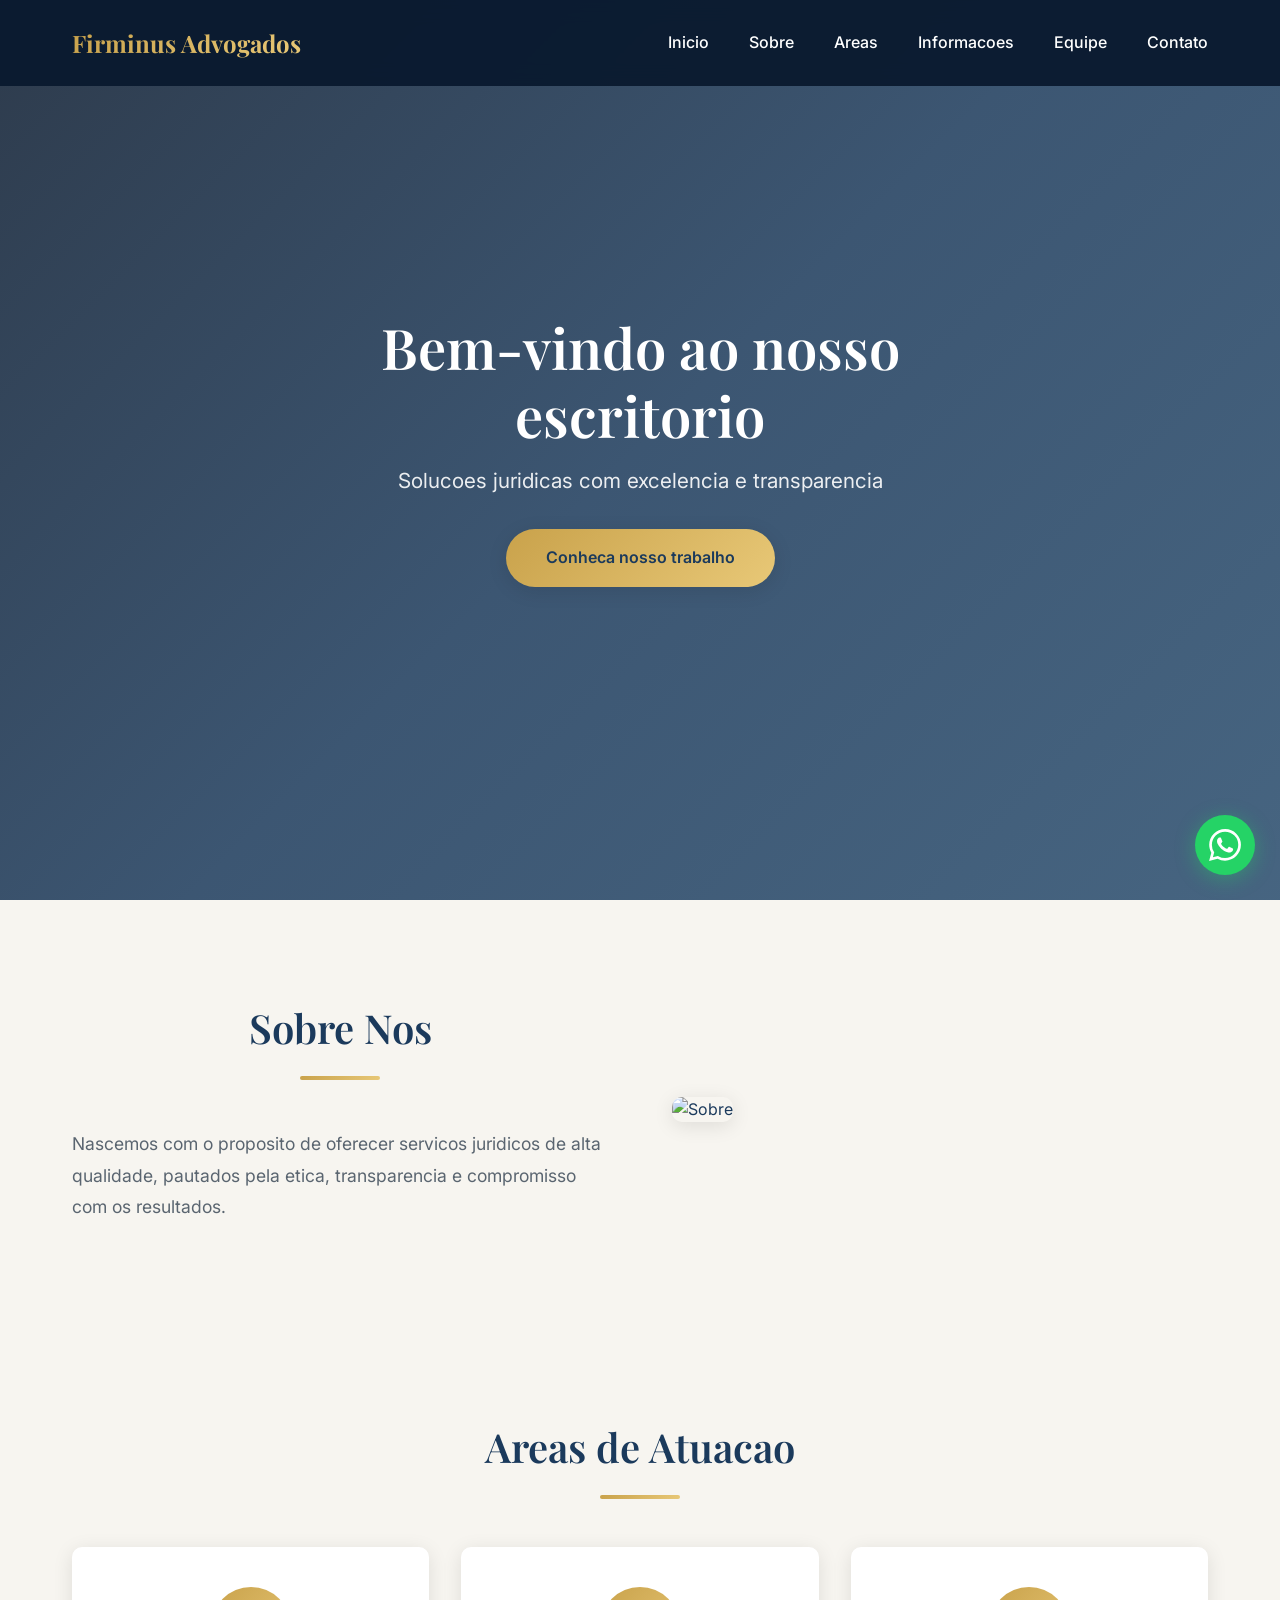
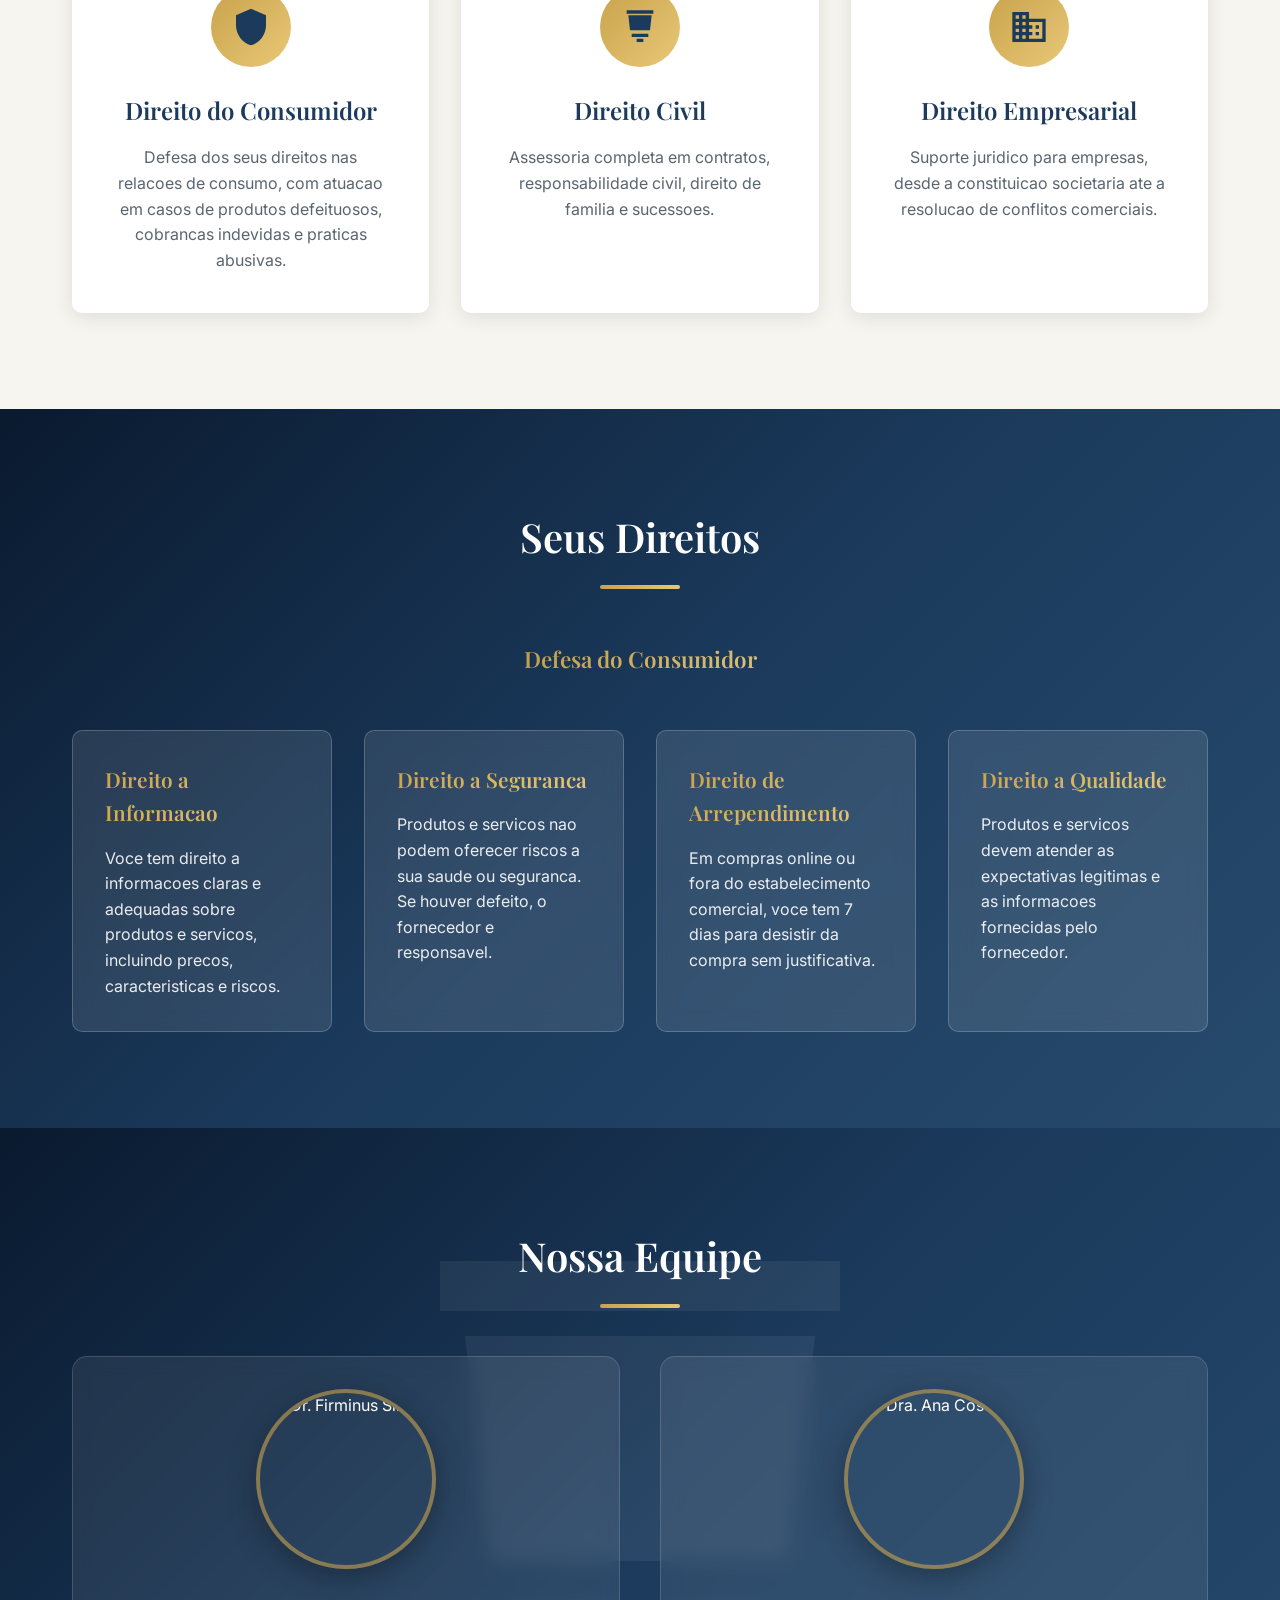
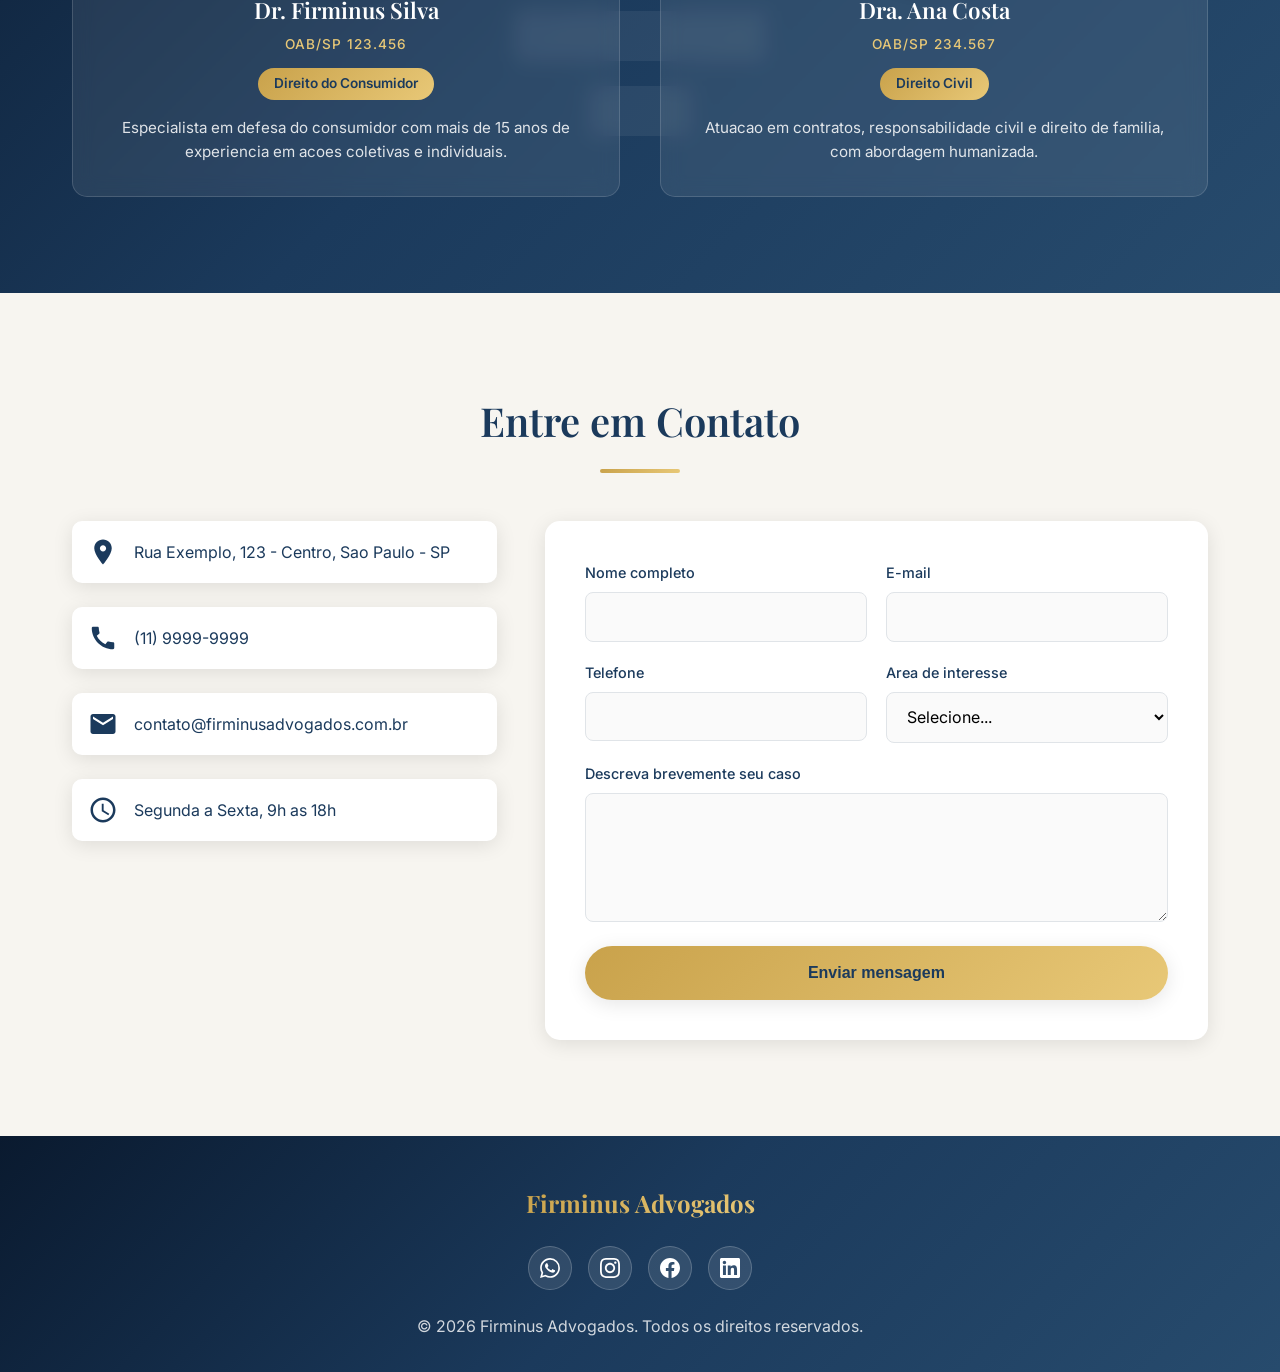
==== index.html @ ba9228ed "Site inicial Firminus Advogados" ====
<!DOCTYPE html>
<html lang="pt-BR">
<head>
    <meta charset="UTF-8">
    <meta name="viewport" content="width=device-width, initial-scale=1.0">
    <title></title>
    <meta name="description" content="">
    <link rel="stylesheet" href="styles.css">
    <link href="https://fonts.googleapis.com/css2?family=Playfair+Display:wght@400;600;700&family=Inter:wght@300;400;500;600&display=swap" rel="stylesheet">
</head>
<body>
    <header class="header"><nav class="nav"><div class="logo"><span class="logo-text" id="logo-topo"></span></div><ul class="nav-menu"><li><a href="#home">Inicio</a></li><li><a href="#sobre">Sobre</a></li><li><a href="#areas">Areas</a></li><li><a href="#informativo">Informacoes</a></li><li><a href="#equipe">Equipe</a></li><li><a href="#contato">Contato</a></li></ul><button class="menu-toggle" aria-label="Menu"><span></span><span></span><span></span></button></nav></header>
    <section id="home" class="hero"><div class="hero-overlay"></div><div class="hero-content"><h1 class="hero-title" id="hero-titulo"></h1><p class="hero-subtitle" id="hero-subtitulo"></p><a href="#sobre" class="btn-primary" id="hero-botao"></a></div></section>
    <section id="sobre" class="section sobre"><div class="container"><div class="sobre-grid"><div class="sobre-text"><h2 class="section-title" id="sobre-titulo"></h2><p class="sobre-descricao" id="sobre-texto"></p></div><div class="sobre-image"><img src="" alt="Sobre" class="sobre-img" id="sobre-img"></div></div></div></section>
    <section id="areas" class="section areas"><div class="container"><h2 class="section-title" id="areas-titulo"></h2><div class="areas-grid" id="areas-grid"></div></div></section>
    <section id="informativo" class="section informativo"><div class="container"><h2 class="section-title" id="informativo-titulo"></h2><p class="informativo-subtitulo" id="informativo-subtitulo"></p><div class="direitos-grid" id="informativo-grid"></div></div></section>
    <section id="equipe" class="section equipe"><div class="balanca-bg"></div><div class="container"><h2 class="section-title" id="equipe-titulo"></h2><p class="equipe-subtitulo" id="equipe-subtitulo"></p><div class="equipe-grid" id="equipe-grid"></div></div></section>
    <section id="contato" class="section contato"><div class="container"><h2 class="section-title" id="contato-titulo"></h2><div class="contato-wrapper"><div class="contato-info"><div class="contato-detalhes" id="contato-detalhes"></div></div><div class="contato-form"><form id="form-contato" class="form-contato"><div class="form-grid"><div class="form-group"><label for="nome">Nome completo</label><input type="text" id="nome" name="nome" required></div><div class="form-group"><label for="email">E-mail</label><input type="email" id="email" name="email" required></div><div class="form-group"><label for="telefone">Telefone</label><input type="tel" id="telefone" name="telefone" required></div><div class="form-group"><label for="assunto">Area de interesse</label><select id="assunto" name="assunto" required><option value="">Selecione...</option></select></div></div><div class="form-group full"><label for="mensagem">Descreva brevemente seu caso</label><textarea id="mensagem" name="mensagem" rows="5" required></textarea></div><button type="submit" class="btn-form" id="btn-enviar">Enviar mensagem</button><div class="form-feedback" id="form-feedback"></div></form></div></div></div></section>
    <footer class="footer"><div class="container"><div class="footer-content"><div class="footer-logo"><span id="logo-rodape"></span></div><div class="redes-sociais" id="redes-sociais"></div><p class="footer-text" id="footer-texto"></p></div></div></footer>
    <a href="#" id="whatsapp-float" class="whatsapp-float" target="_blank" rel="noopener" aria-label="WhatsApp"></a>
    <script src="config.js"></script>
    <script src="script.js"></script>
</body>
</html>
---- styles.css ----
* { margin: 0; padding: 0; box-sizing: border-box; }
:root {
    --gradiente-principal: linear-gradient(135deg, #0A1A2F 0%, #1B3A5C 50%, #274B6D 100%);
    --gradiente-destaque: linear-gradient(135deg, #C9A24B 0%, #E8C877 100%);
    --fundo-claro: #F7F5F0;
    --texto-escuro: #1B3A5C;
    --texto-medio: #5A6570;
    --texto-claro: #FFFFFF;
    --sombra: 0 4px 20px rgba(0,0,0,0.1);
    --transicao: all 0.3s ease;
}
body { font-family: 'Inter', sans-serif; color: var(--texto-escuro); background: var(--fundo-claro); line-height: 1.6; overflow-x: hidden; }
h1, h2, h3 { font-family: 'Playfair Display', serif; font-weight: 600; }
.container { max-width: 1200px; margin: 0 auto; padding: 0 2rem; position: relative; }
.header { position: fixed; top: 0; width: 100%; background: rgba(10,26,47,0.95); backdrop-filter: blur(10px); z-index: 1000; transition: var(--transicao); }
.nav { display: flex; justify-content: space-between; align-items: center; padding: 1.5rem 2rem; max-width: 1200px; margin: 0 auto; }
.logo-text { font-family: 'Playfair Display', serif; font-size: 1.5rem; font-weight: 700; background: var(--gradiente-destaque); -webkit-background-clip: text; background-clip: text; -webkit-text-fill-color: transparent; }
.nav-menu { display: flex; list-style: none; gap: 2.5rem; }
.nav-menu a { color: var(--texto-claro); text-decoration: none; font-weight: 500; transition: var(--transicao); position: relative; }
.nav-menu a::after { content: ''; position: absolute; bottom: -5px; left: 0; width: 0; height: 2px; background: var(--gradiente-destaque); transition: width 0.3s ease; }
.nav-menu a:hover::after { width: 100%; }
.menu-toggle { display: none; flex-direction: column; gap: 5px; background: none; border: none; cursor: pointer; }
.menu-toggle span { width: 25px; height: 3px; background: var(--texto-claro); transition: var(--transicao); }
.hero { height: 100vh; background-size: cover; background-position: center; position: relative; display: flex; align-items: center; justify-content: center; text-align: center; }
.hero-overlay { position: absolute; top: 0; left: 0; width: 100%; height: 100%; background: var(--gradiente-principal); opacity: 0.85; }
.hero-content { position: relative; z-index: 1; color: var(--texto-claro); max-width: 800px; padding: 2rem; animation: fadeInUp 1s ease; }
.hero-title { font-size: 3.5rem; margin-bottom: 1rem; line-height: 1.2; }
.hero-subtitle { font-size: 1.3rem; margin-bottom: 2rem; opacity: 0.9; }
.btn-primary { display: inline-block; padding: 1rem 2.5rem; background: var(--gradiente-destaque); color: var(--texto-escuro); text-decoration: none; border-radius: 50px; font-weight: 600; transition: var(--transicao); box-shadow: var(--sombra); }
.btn-primary:hover { transform: translateY(-3px); box-shadow: 0 6px 30px rgba(201,162,75,0.4); }
.section { padding: 6rem 0; }
.section-title { font-size: 2.5rem; text-align: center; margin-bottom: 3rem; color: var(--texto-escuro); position: relative; }
.section-title::after { content: ''; display: block; width: 80px; height: 4px; background: var(--gradiente-destaque); margin: 1rem auto 0; border-radius: 2px; }
.sobre-grid { display: grid; grid-template-columns: 1fr 1fr; gap: 4rem; align-items: center; }
.sobre-descricao { font-size: 1.1rem; line-height: 1.8; color: var(--texto-medio); }
.sobre-img { width: 100%; border-radius: 10px; box-shadow: var(--sombra); }
.areas-grid { display: grid; grid-template-columns: repeat(auto-fit, minmax(300px, 1fr)); gap: 2rem; }
.area-card { background: white; padding: 2.5rem; border-radius: 10px; box-shadow: var(--sombra); transition: var(--transicao); text-align: center; }
.area-card:hover { transform: translateY(-10px); box-shadow: 0 8px 40px rgba(0,0,0,0.15); }
.area-icon { width: 80px; height: 80px; margin: 0 auto 1.5rem; background: var(--gradiente-destaque); border-radius: 50%; display: flex; align-items: center; justify-content: center; }
.area-icon svg { width: 40px; height: 40px; fill: var(--texto-escuro); }
.area-card h3 { font-size: 1.5rem; margin-bottom: 1rem; color: var(--texto-escuro); }
.area-card p { color: var(--texto-medio); line-height: 1.6; }
.informativo { background: var(--gradiente-principal); color: var(--texto-claro); }
.informativo .section-title { color: var(--texto-claro); }
.informativo-subtitulo { text-align: center; font-size: 1.4rem; margin-bottom: 3rem; opacity: 0.95; min-height: 2em; display: flex; align-items: center; justify-content: center; }
.rotativo-container { position: relative; }
.rotativo-texto { background: var(--gradiente-destaque); -webkit-background-clip: text; background-clip: text; -webkit-text-fill-color: transparent; font-weight: 600; font-family: 'Playfair Display', serif; opacity: 0; transition: opacity 0.6s ease; display: inline-block; }
.rotativo-texto.visivel { opacity: 1; }
.direitos-grid { display: grid; grid-template-columns: repeat(auto-fit, minmax(250px, 1fr)); gap: 2rem; }
.direito-card { background: rgba(255,255,255,0.1); backdrop-filter: blur(10px); padding: 2rem; border-radius: 10px; border: 1px solid rgba(255,255,255,0.2); transition: var(--transicao); }
.direito-card:hover { background: rgba(255,255,255,0.15); transform: translateY(-5px); }
.direito-card h3 { font-size: 1.3rem; margin-bottom: 1rem; background: var(--gradiente-destaque); -webkit-background-clip: text; background-clip: text; -webkit-text-fill-color: transparent; }
.direito-card p { line-height: 1.6; opacity: 0.9; }
.equipe { background: var(--gradiente-principal); color: var(--texto-claro); position: relative; overflow: hidden; }
.equipe .section-title { color: var(--texto-claro); }
.balanca-bg { position: absolute; top: 50%; left: 50%; transform: translate(-50%, -50%); width: 600px; height: 600px; opacity: 0.06; pointer-events: none; z-index: 0; }
.balanca-bg::before { content: ''; position: absolute; inset: 0; background-image: url("data:image/svg+xml;utf8,<svg xmlns='http://www.w3.org/2000/svg' viewBox='0 0 24 24' fill='white'><path d='M4 2h16v2H4zm1 3h14l-1 9H6L5 5zm2 11h10v2H7v-2zm3 3h4v2h-4v-2z'/></svg>"); background-size: contain; background-repeat: no-repeat; background-position: center; }
.equipe-grid { display: grid; grid-template-columns: repeat(auto-fit, minmax(280px, 1fr)); gap: 2.5rem; position: relative; z-index: 1; }
.advogado-card { background: rgba(255,255,255,0.08); backdrop-filter: blur(10px); border: 1px solid rgba(255,255,255,0.15); border-radius: 15px; overflow: hidden; transition: var(--transicao); text-align: center; padding-bottom: 2rem; }
.advogado-card:hover { transform: translateY(-8px); background: rgba(255,255,255,0.12); border-color: rgba(201,162,75,0.4); }
.advogado-foto-wrap { width: 100%; padding: 2rem 2rem 0; display: flex; justify-content: center; }
.advogado-foto { width: 180px; height: 180px; border-radius: 50%; object-fit: cover; border: 4px solid rgba(201,162,75,0.6); box-shadow: 0 8px 30px rgba(0,0,0,0.3); transition: var(--transicao); }
.advogado-card:hover .advogado-foto { border-color: #E8C877; transform: scale(1.03); }
.advogado-info { padding: 1.5rem 2rem 0; }
.advogado-nome { font-size: 1.4rem; margin-bottom: 0.3rem; color: var(--texto-claro); }
.advogado-oab { font-size: 0.85rem; color: #E8C877; letter-spacing: 1px; margin-bottom: 0.8rem; font-weight: 500; }
.advogado-especialidade { display: inline-block; padding: 0.3rem 1rem; background: var(--gradiente-destaque); color: var(--texto-escuro); border-radius: 20px; font-size: 0.85rem; font-weight: 600; margin-bottom: 1rem; }
.advogado-bio { font-size: 0.95rem; line-height: 1.6; opacity: 0.85; }
.contato-wrapper { display: grid; grid-template-columns: 1fr 1.3fr; gap: 3rem; align-items: start; }
.contato-info { position: sticky; top: 100px; }
.contato-detalhes { display: flex; flex-direction: column; gap: 1.5rem; }
.contato-item { display: flex; align-items: center; gap: 1rem; padding: 1rem; background: white; border-radius: 10px; box-shadow: var(--sombra); }
.contato-item svg { width: 30px; height: 30px; fill: var(--texto-escuro); flex-shrink: 0; }
.contato-form { background: white; padding: 2.5rem; border-radius: 15px; box-shadow: var(--sombra); }
.form-grid { display: grid; grid-template-columns: 1fr 1fr; gap: 1.2rem; margin-bottom: 1.2rem; }
.form-group { display: flex; flex-direction: column; }
.form-group.full { margin-bottom: 1.5rem; }
.form-group label { font-size: 0.9rem; font-weight: 500; color: var(--texto-escuro); margin-bottom: 0.5rem; }
.form-group input, .form-group select, .form-group textarea { padding: 0.85rem 1rem; border: 1.5px solid #E0E4E8; border-radius: 8px; font-family: inherit; font-size: 1rem; transition: var(--transicao); background: #FAFAFA; }
.form-group input:focus, .form-group select:focus, .form-group textarea:focus { outline: none; border-color: #C9A24B; background: white; box-shadow: 0 0 0 3px rgba(201,162,75,0.1); }
.form-group textarea { resize: vertical; min-height: 120px; }
.btn-form { width: 100%; padding: 1.1rem; background: var(--gradiente-destaque); color: var(--texto-escuro); border: none; border-radius: 50px; font-size: 1rem; font-weight: 600; cursor: pointer; transition: var(--transicao); box-shadow: var(--sombra); }
.btn-form:hover:not(:disabled) { transform: translateY(-2px); box-shadow: 0 6px 25px rgba(201,162,75,0.4); }
.btn-form:disabled { opacity: 0.7; cursor: not-allowed; }
.form-feedback { margin-top: 1rem; padding: 1rem; border-radius: 8px; text-align: center; font-weight: 500; display: none; }
.form-feedback.sucesso { display: block; background: #E8F5E9; color: #2E7D32; border: 1px solid #A5D6A7; }
.form-feedback.erro { display: block; background: #FFEBEE; color: #C62828; border: 1px solid #EF9A9A; }
.footer { background: var(--gradiente-principal); color: var(--texto-claro); padding: 3rem 0 2rem; text-align: center; }
.footer-content { display: flex; flex-direction: column; align-items: center; gap: 1.5rem; }
.footer-logo span { font-family: 'Playfair Display', serif; font-size: 1.5rem; font-weight: 700; background: var(--gradiente-destaque); -webkit-background-clip: text; background-clip: text; -webkit-text-fill-color: transparent; }
.footer-text { opacity: 0.8; }
.redes-sociais { display: flex; gap: 1rem; justify-content: center; flex-wrap: wrap; }
.rede-social-link { width: 44px; height: 44px; display: flex; align-items: center; justify-content: center; background: rgba(255,255,255,0.1); border: 1px solid rgba(255,255,255,0.2); border-radius: 50%; transition: var(--transicao); }
.rede-social-link svg { width: 20px; height: 20px; fill: var(--texto-claro); transition: var(--transicao); }
.rede-social-link:hover { background: var(--gradiente-destaque); transform: translateY(-3px); }
.rede-social-link:hover svg { fill: var(--texto-escuro); }
.whatsapp-float { position: fixed; bottom: 25px; right: 25px; width: 60px; height: 60px; background: #25D366; border-radius: 50%; display: none; align-items: center; justify-content: center; box-shadow: 0 4px 20px rgba(37,211,102,0.4); z-index: 999; transition: var(--transicao); animation: pulse 2s infinite; }
.whatsapp-float svg { width: 32px; height: 32px; fill: white; }
.whatsapp-float:hover { transform: scale(1.1); box-shadow: 0 6px 30px rgba(37,211,102,0.6); }
@keyframes pulse { 0% { box-shadow: 0 4px 20px rgba(37,211,102,0.4); } 50% { box-shadow: 0 4px 30px rgba(37,211,102,0.7); } 100% { box-shadow: 0 4px 20px rgba(37,211,102,0.4); } }
@keyframes fadeInUp { from { opacity: 0; transform: translateY(30px); } to { opacity: 1; transform: translateY(0); } }
.fade-in { opacity: 0; animation: fadeInUp 0.8s ease forwards; }
@media (max-width: 768px) {
    .menu-toggle { display: flex; }
    .nav-menu { position: fixed; top: 70px; left: -100%; flex-direction: column; background: rgba(10,26,47,0.98); width: 100%; padding: 2rem; transition: left 0.3s ease; }
    .nav-menu.active { left: 0; }
    .hero-title { font-size: 2rem; }
    .sobre-grid, .contato-wrapper { grid-template-columns: 1fr; }
    .contato-info { position: static; }
    .form-grid { grid-template-columns: 1fr; }
    .section { padding: 4rem 0; }
    .balanca-bg { width: 350px; height: 350px; }
    .whatsapp-float { width: 55px; height: 55px; bottom: 20px; right: 20px; }
    .whatsapp-float svg { width: 28px; height: 28px; }
    .informativo-subtitulo { font-size: 1.1rem; }
}
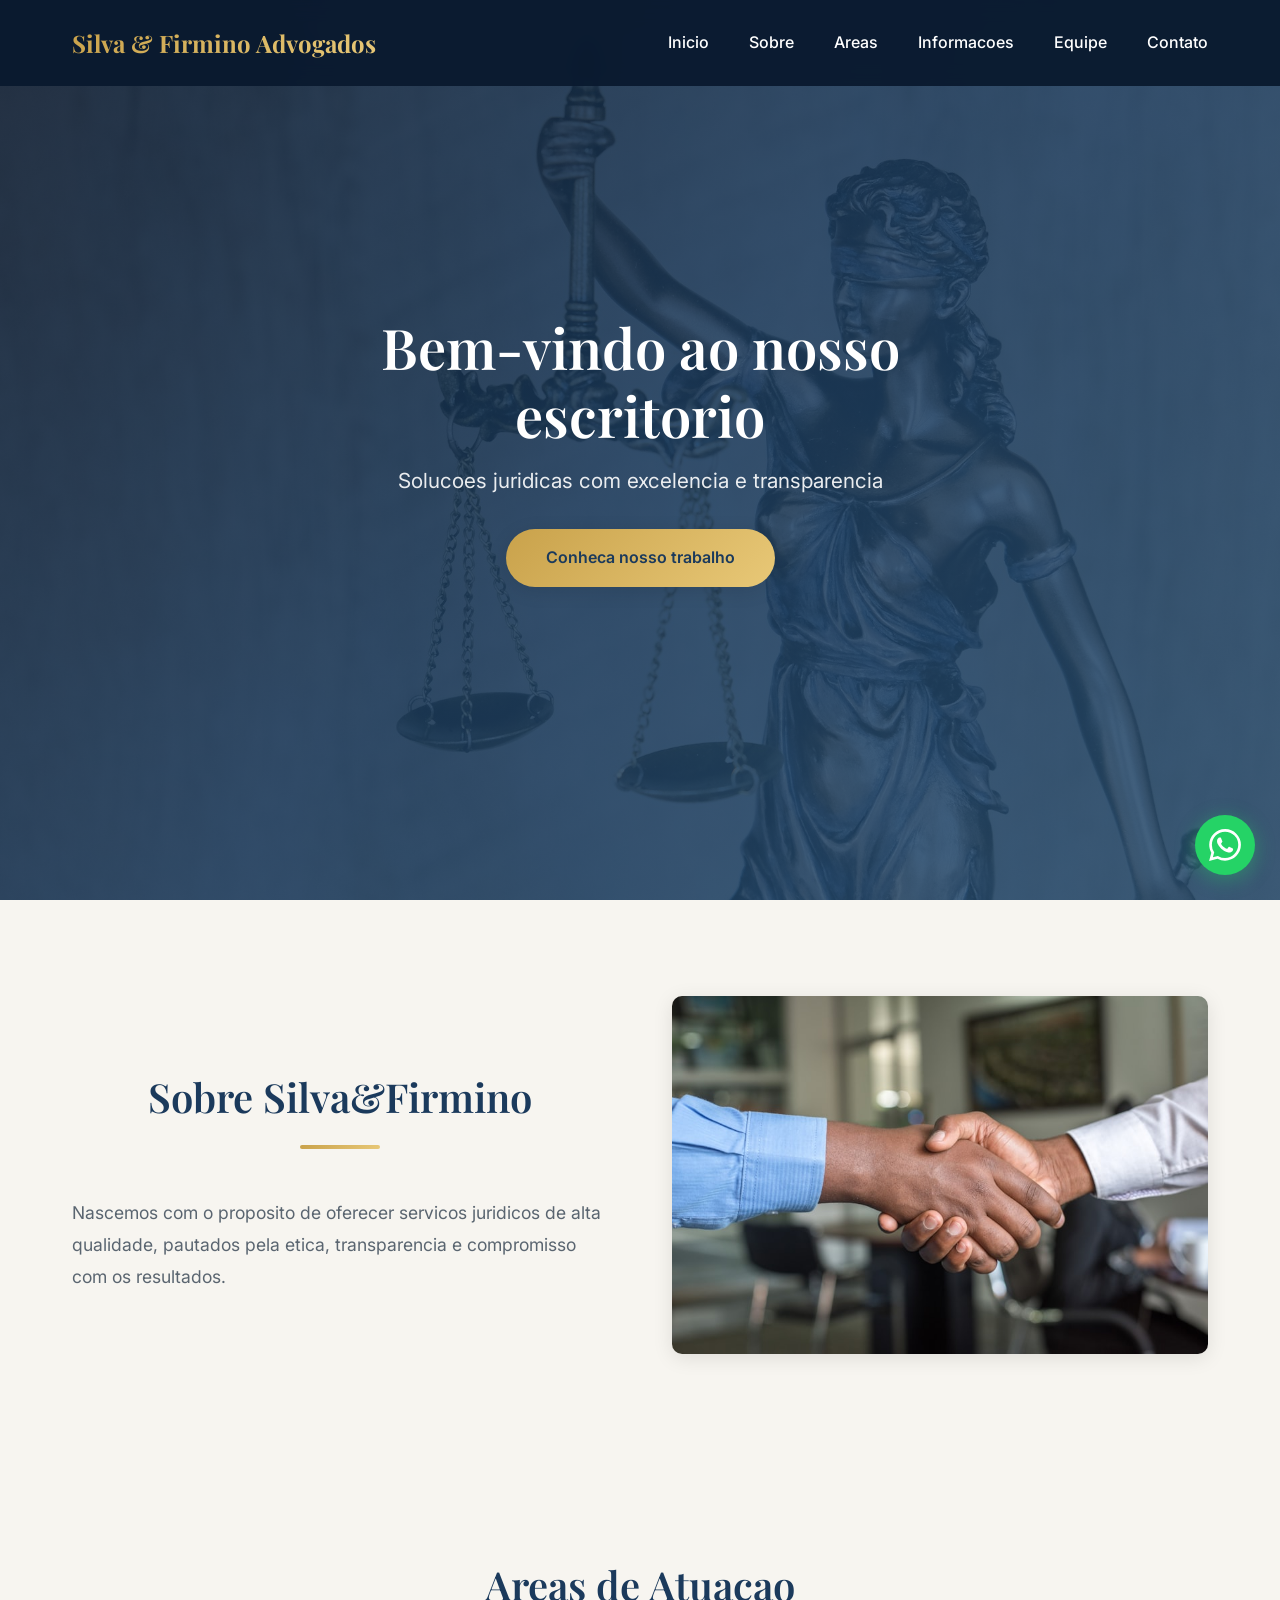
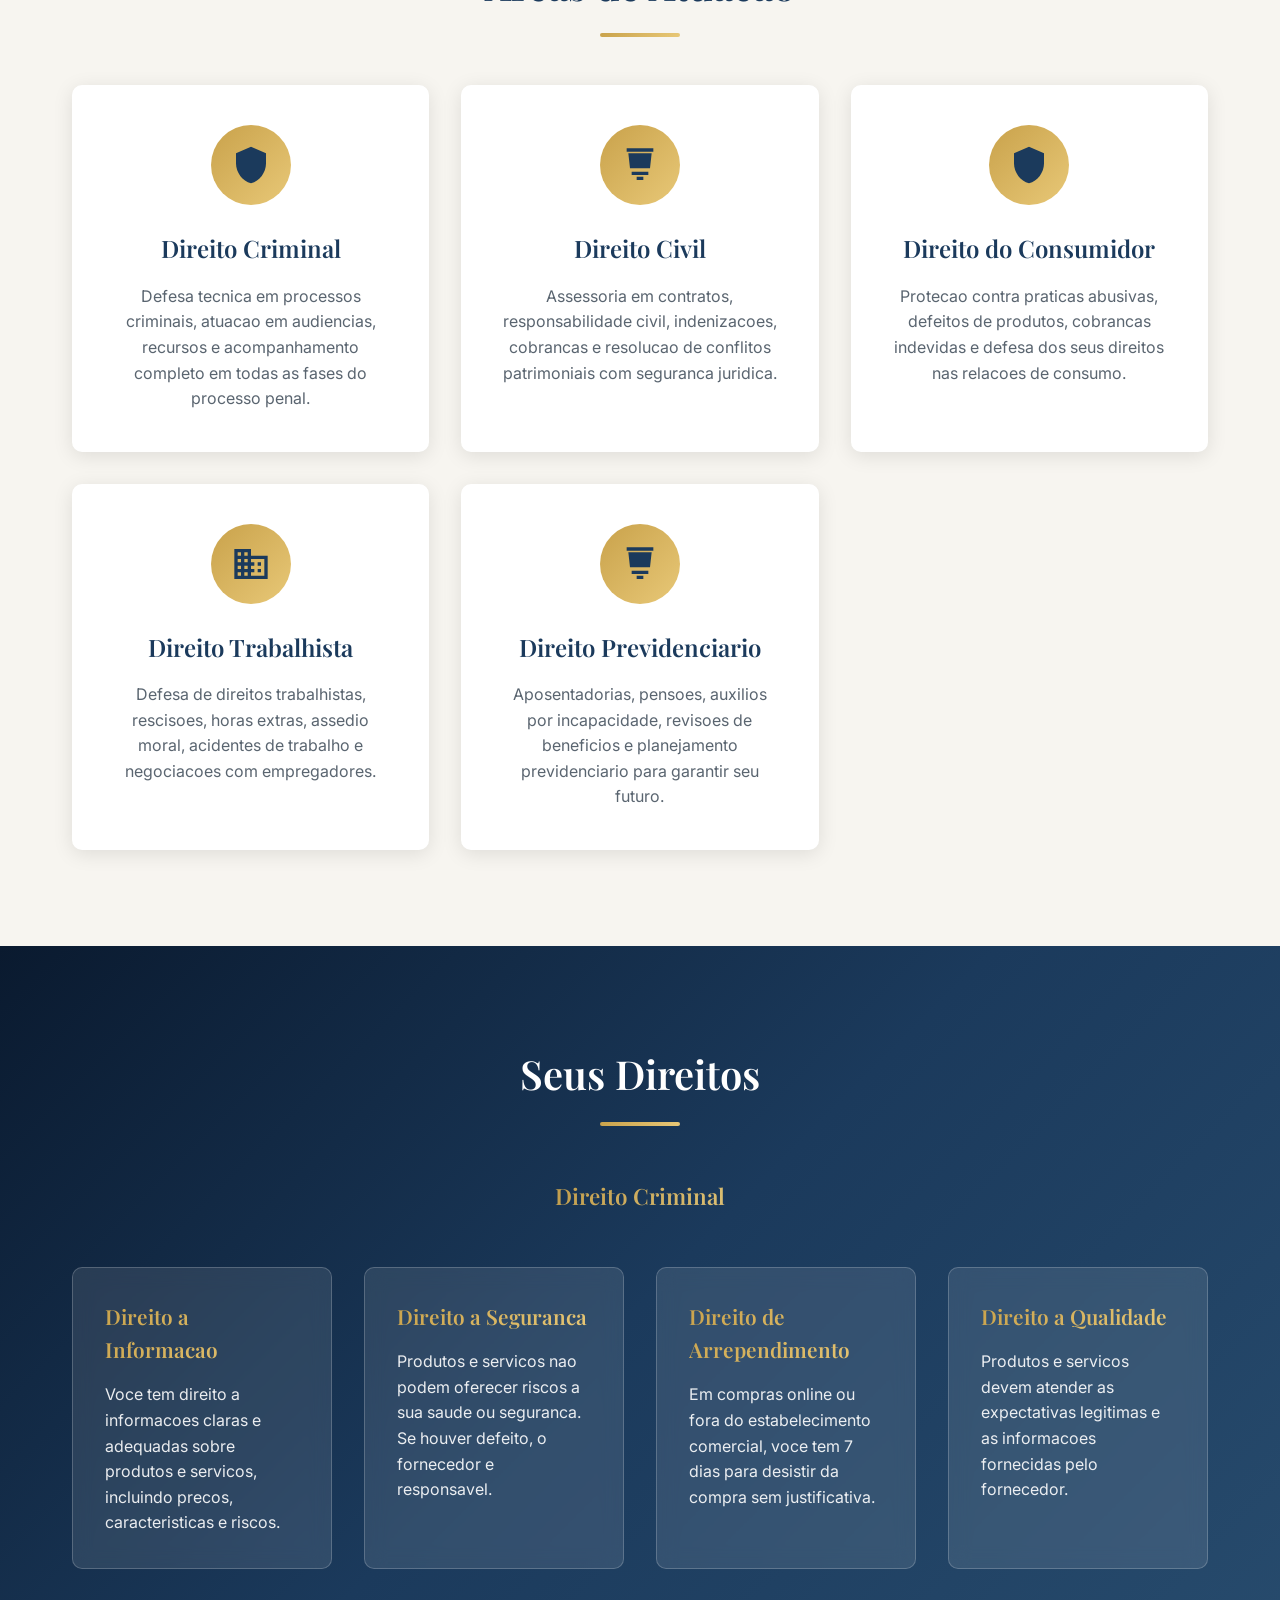
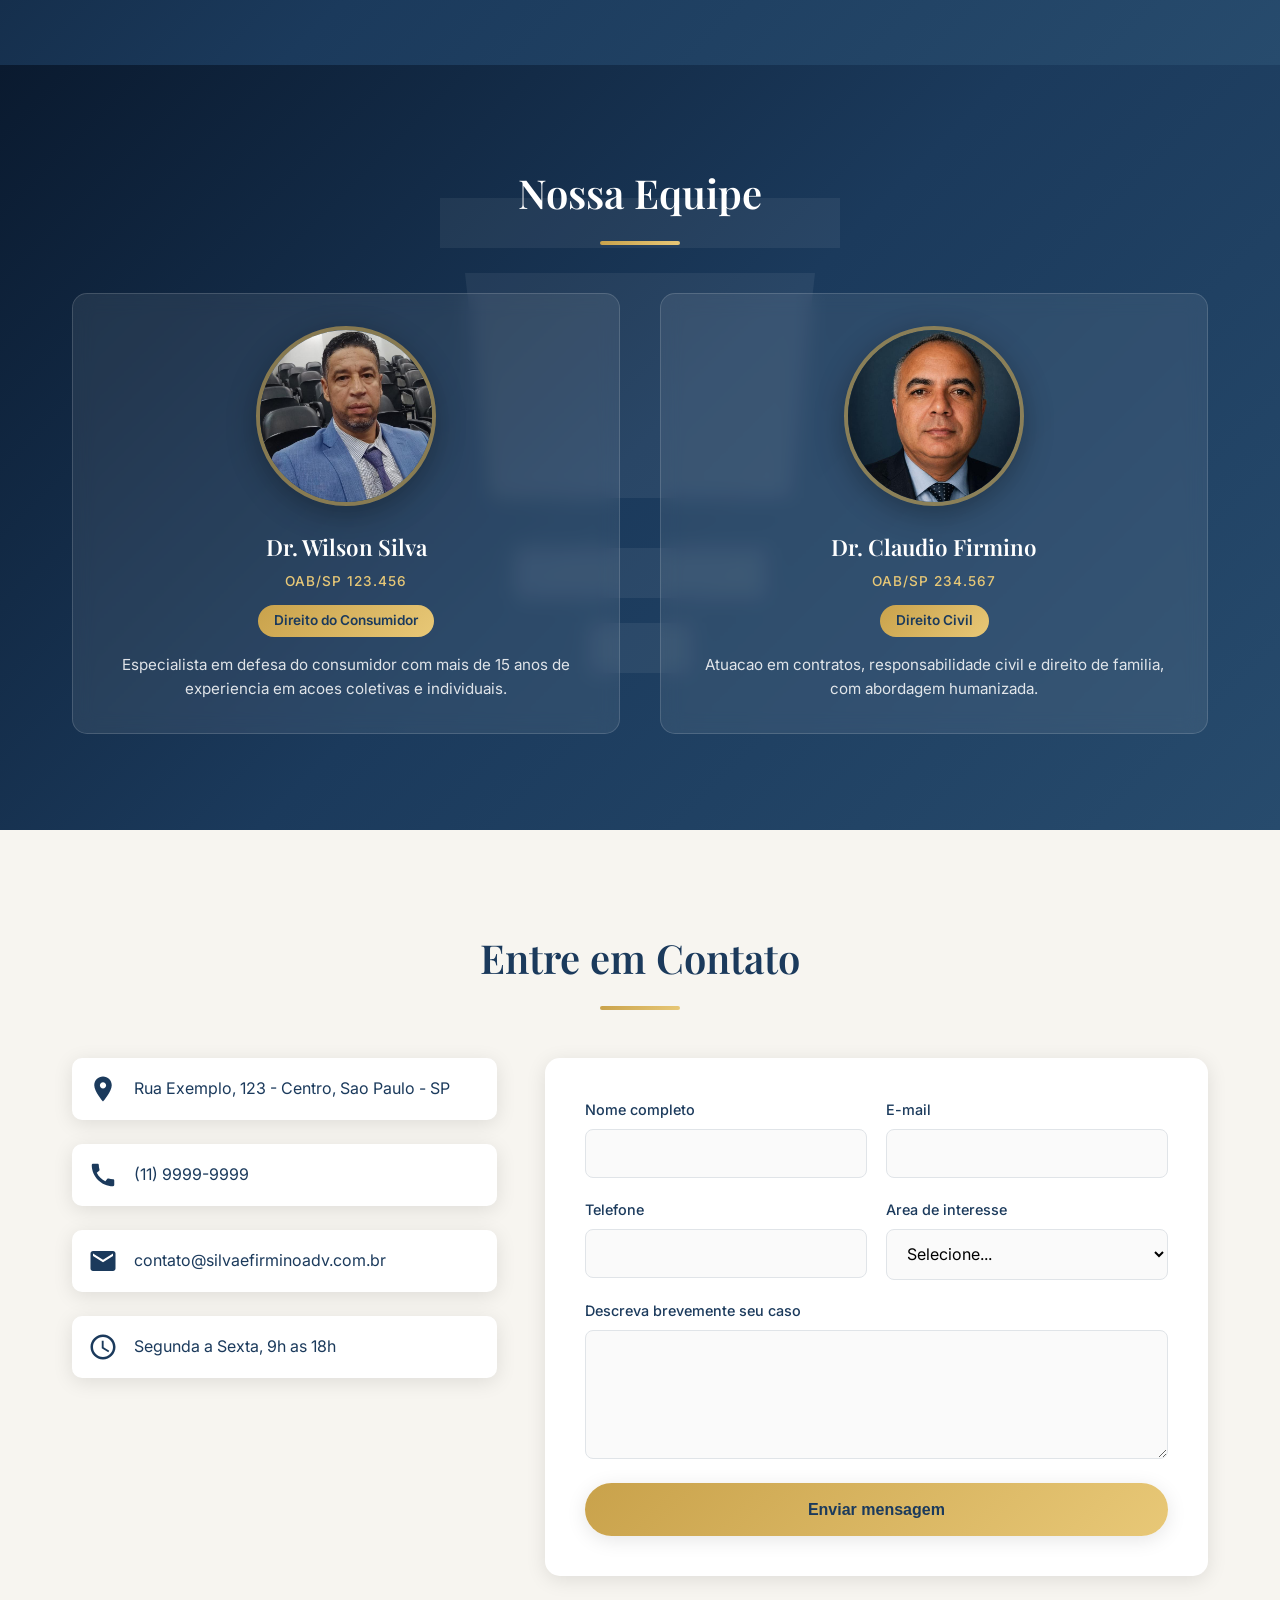
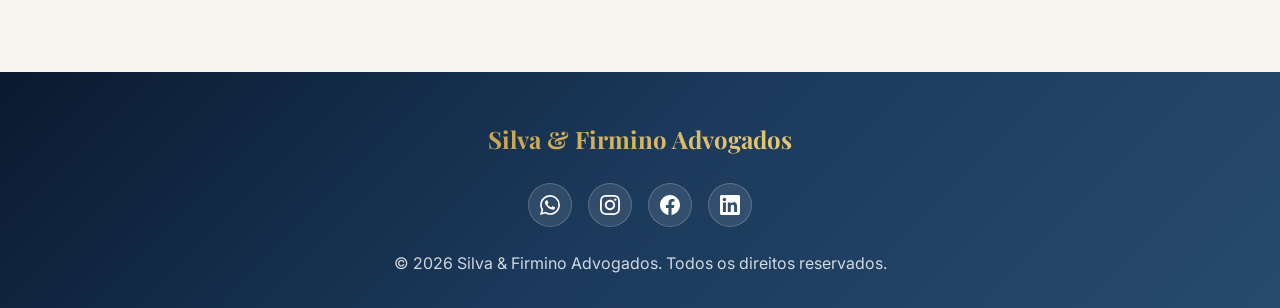
==== commit 0c163e25: "Isola areas em areas.js e corrige rotativo, formulario e typo" ====
--- a/index.html
+++ b/index.html
@@ -1,4 +1,4 @@
-<!DOCTYPE html>
+﻿<!DOCTYPE html>
 <html lang="pt-BR">
 <head>
     <meta charset="UTF-8">
@@ -18,6 +18,7 @@
     <section id="contato" class="section contato"><div class="container"><h2 class="section-title" id="contato-titulo"></h2><div class="contato-wrapper"><div class="contato-info"><div class="contato-detalhes" id="contato-detalhes"></div></div><div class="contato-form"><form id="form-contato" class="form-contato"><div class="form-grid"><div class="form-group"><label for="nome">Nome completo</label><input type="text" id="nome" name="nome" required></div><div class="form-group"><label for="email">E-mail</label><input type="email" id="email" name="email" required></div><div class="form-group"><label for="telefone">Telefone</label><input type="tel" id="telefone" name="telefone" required></div><div class="form-group"><label for="assunto">Area de interesse</label><select id="assunto" name="assunto" required><option value="">Selecione...</option></select></div></div><div class="form-group full"><label for="mensagem">Descreva brevemente seu caso</label><textarea id="mensagem" name="mensagem" rows="5" required></textarea></div><button type="submit" class="btn-form" id="btn-enviar">Enviar mensagem</button><div class="form-feedback" id="form-feedback"></div></form></div></div></div></section>
     <footer class="footer"><div class="container"><div class="footer-content"><div class="footer-logo"><span id="logo-rodape"></span></div><div class="redes-sociais" id="redes-sociais"></div><p class="footer-text" id="footer-texto"></p></div></div></footer>
     <a href="#" id="whatsapp-float" class="whatsapp-float" target="_blank" rel="noopener" aria-label="WhatsApp"></a>
+    <script src="areas.js"></script>
     <script src="config.js"></script>
     <script src="script.js"></script>
 </body>
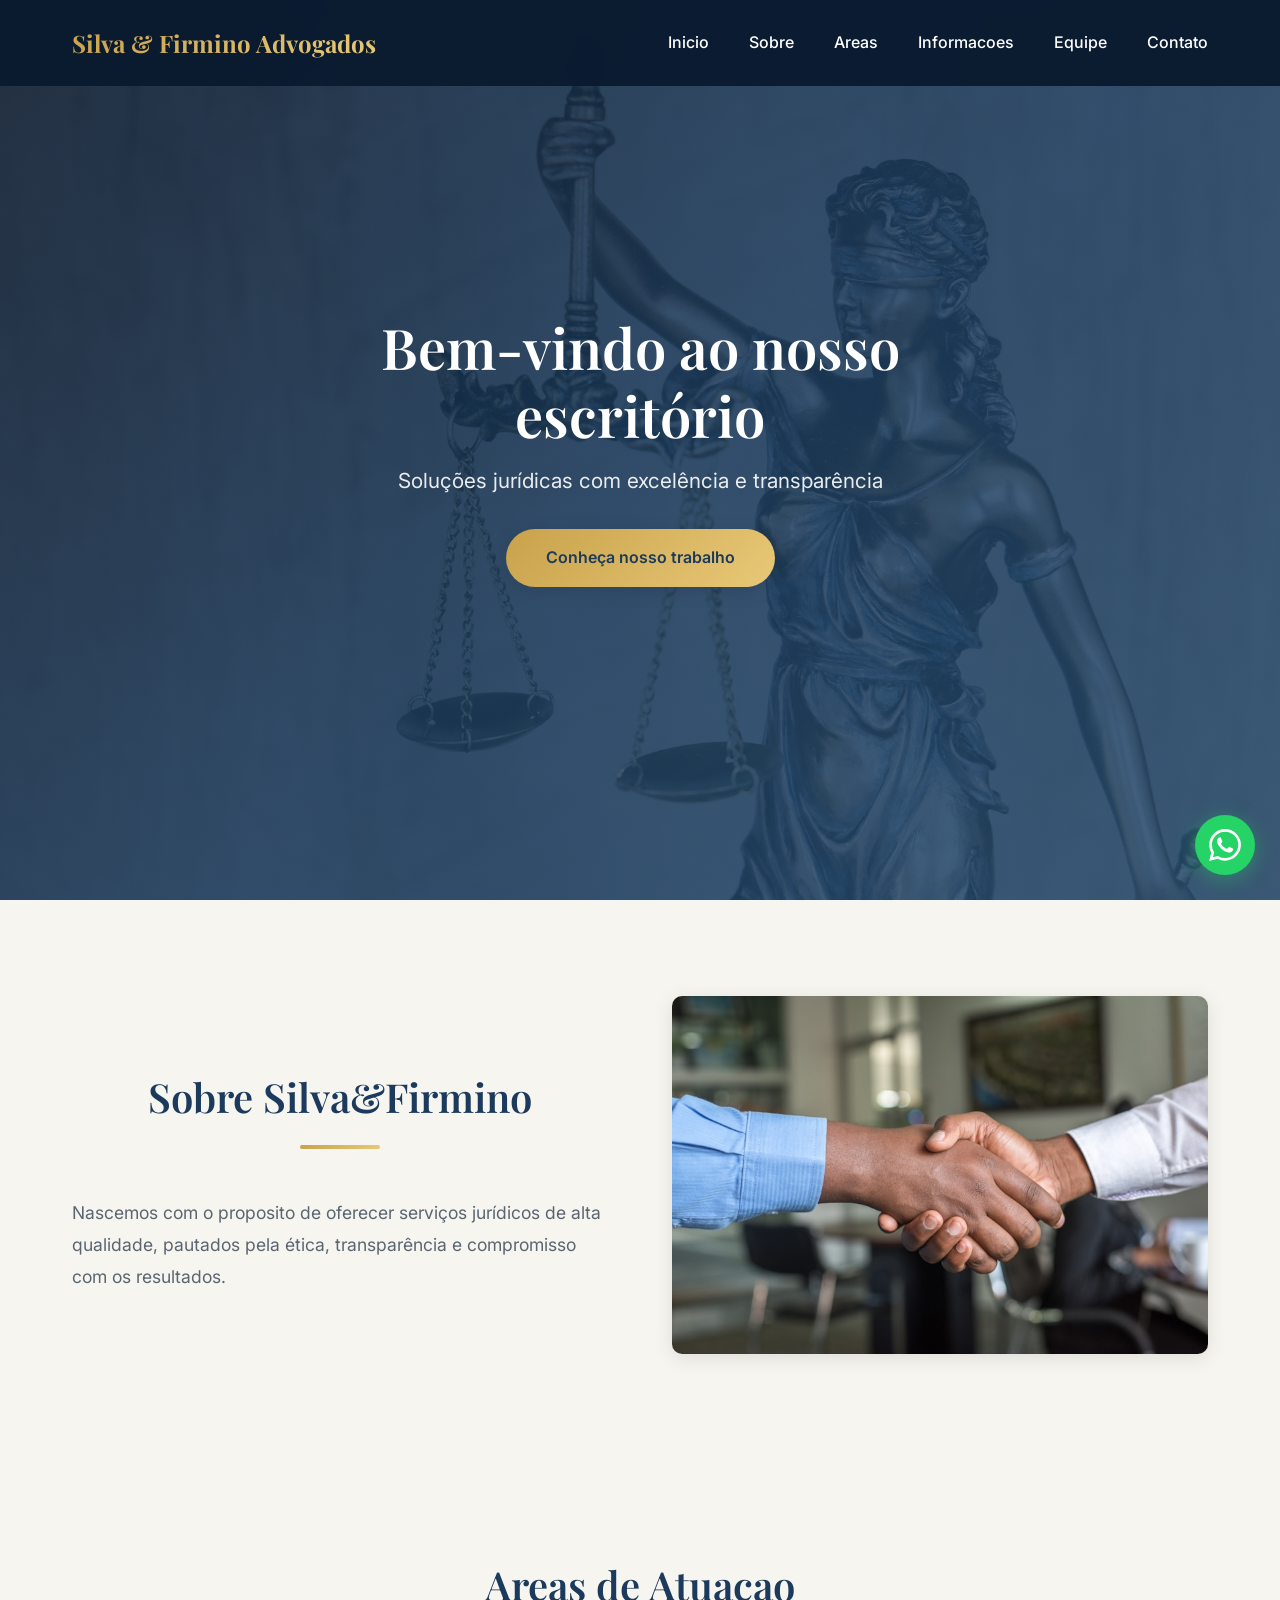
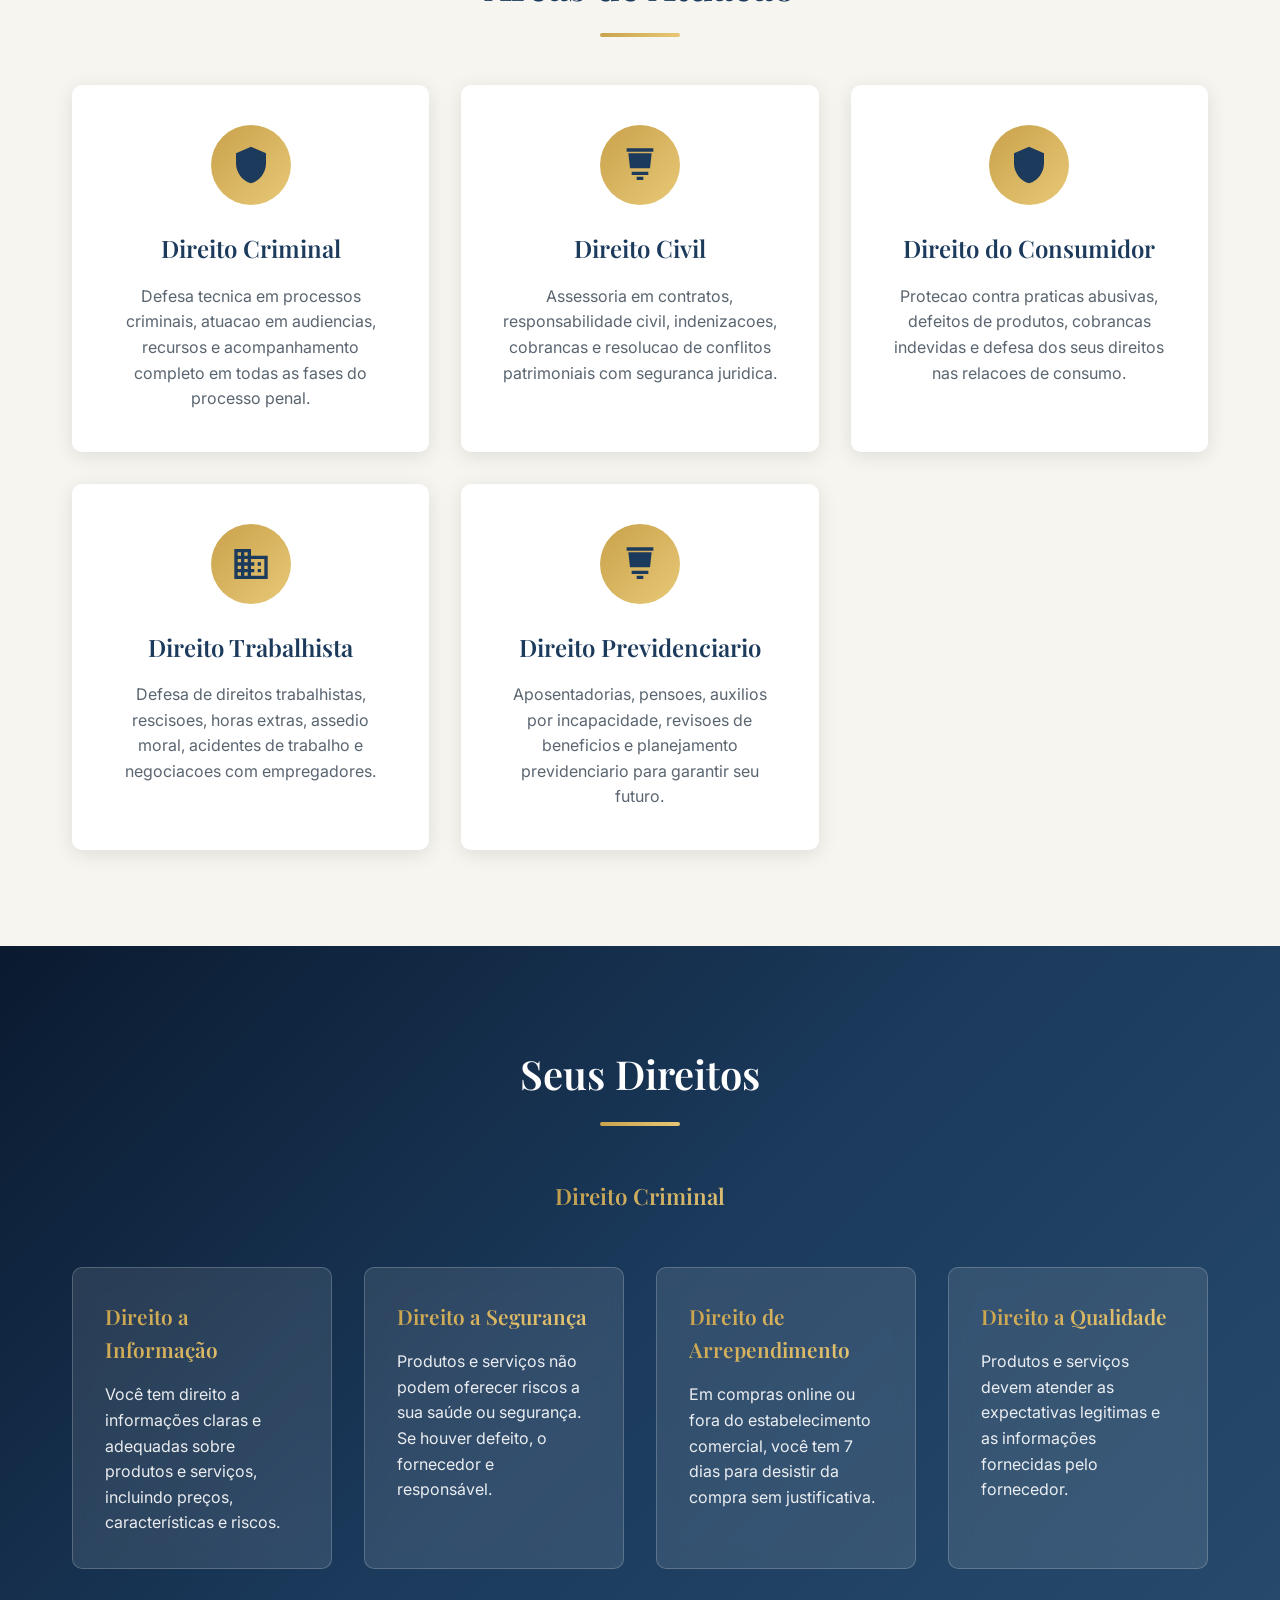
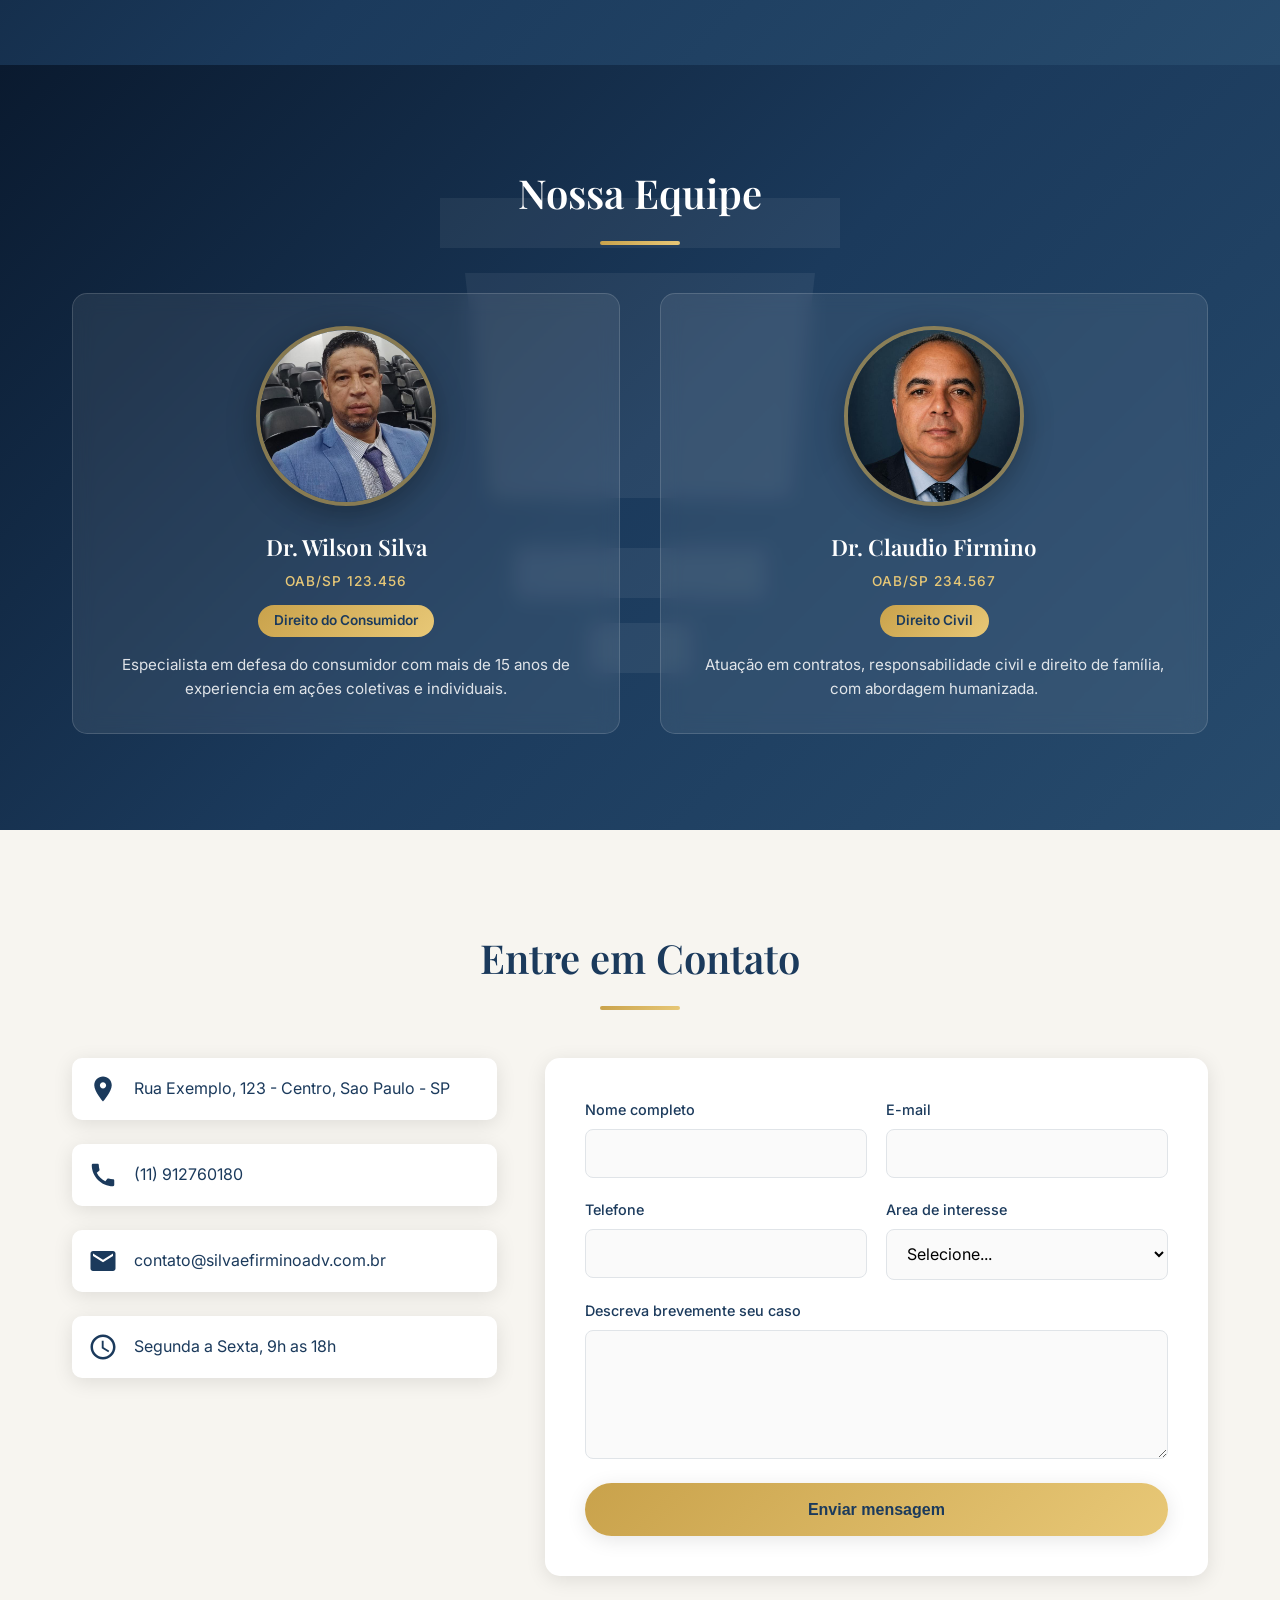
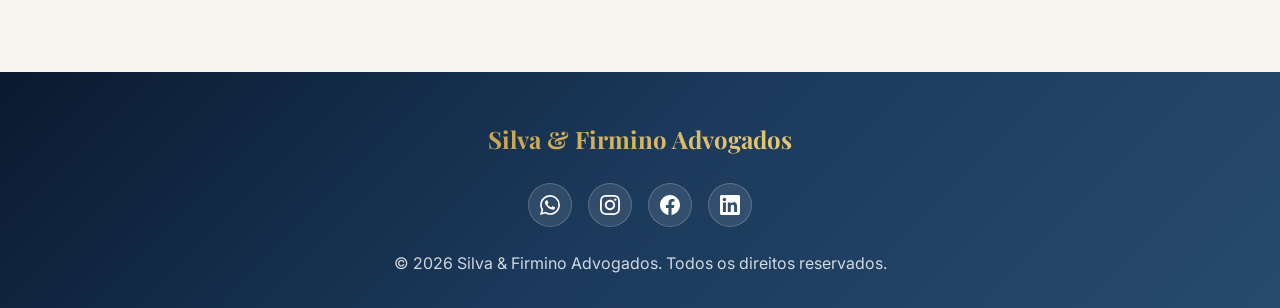
==== commit b3bd8029: "ok" ====
--- a/index.html
+++ b/index.html
@@ -7,6 +7,10 @@
     <meta name="description" content="">
     <link rel="stylesheet" href="styles.css">
     <link href="https://fonts.googleapis.com/css2?family=Playfair+Display:wght@400;600;700&family=Inter:wght@300;400;500;600&display=swap" rel="stylesheet">
+<link rel="icon" type="image/x-icon" href="/favicon.ico">
+<link rel="icon" type="image/png" sizes="32x32" href="/favicon-32x32.png">
+<link rel="icon" type="image/png" sizes="16x16" href="/favicon-16x16.png">
+<link rel="apple-touch-icon" href="/apple-touch-icon.png">
 </head>
 <body>
     <header class="header"><nav class="nav"><div class="logo"><span class="logo-text" id="logo-topo"></span></div><ul class="nav-menu"><li><a href="#home">Inicio</a></li><li><a href="#sobre">Sobre</a></li><li><a href="#areas">Areas</a></li><li><a href="#informativo">Informacoes</a></li><li><a href="#equipe">Equipe</a></li><li><a href="#contato">Contato</a></li></ul><button class="menu-toggle" aria-label="Menu"><span></span><span></span><span></span></button></nav></header>
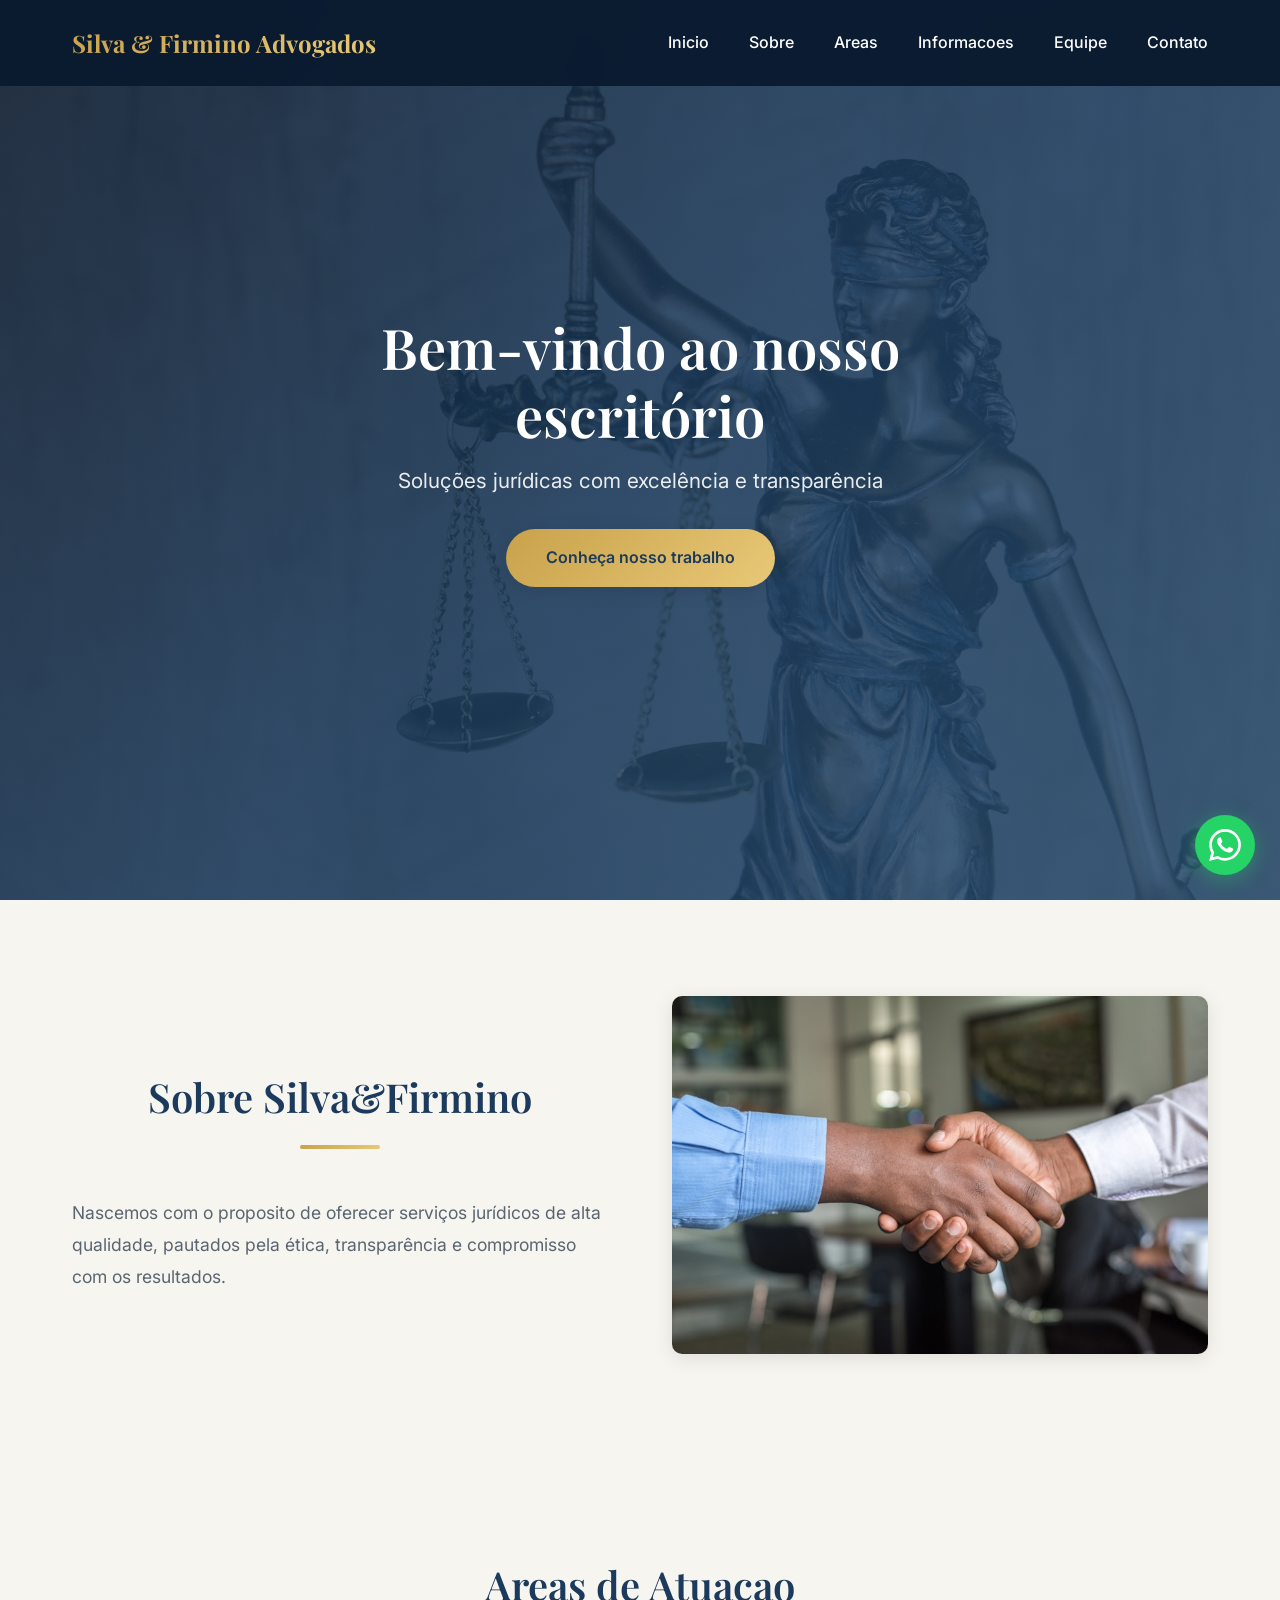
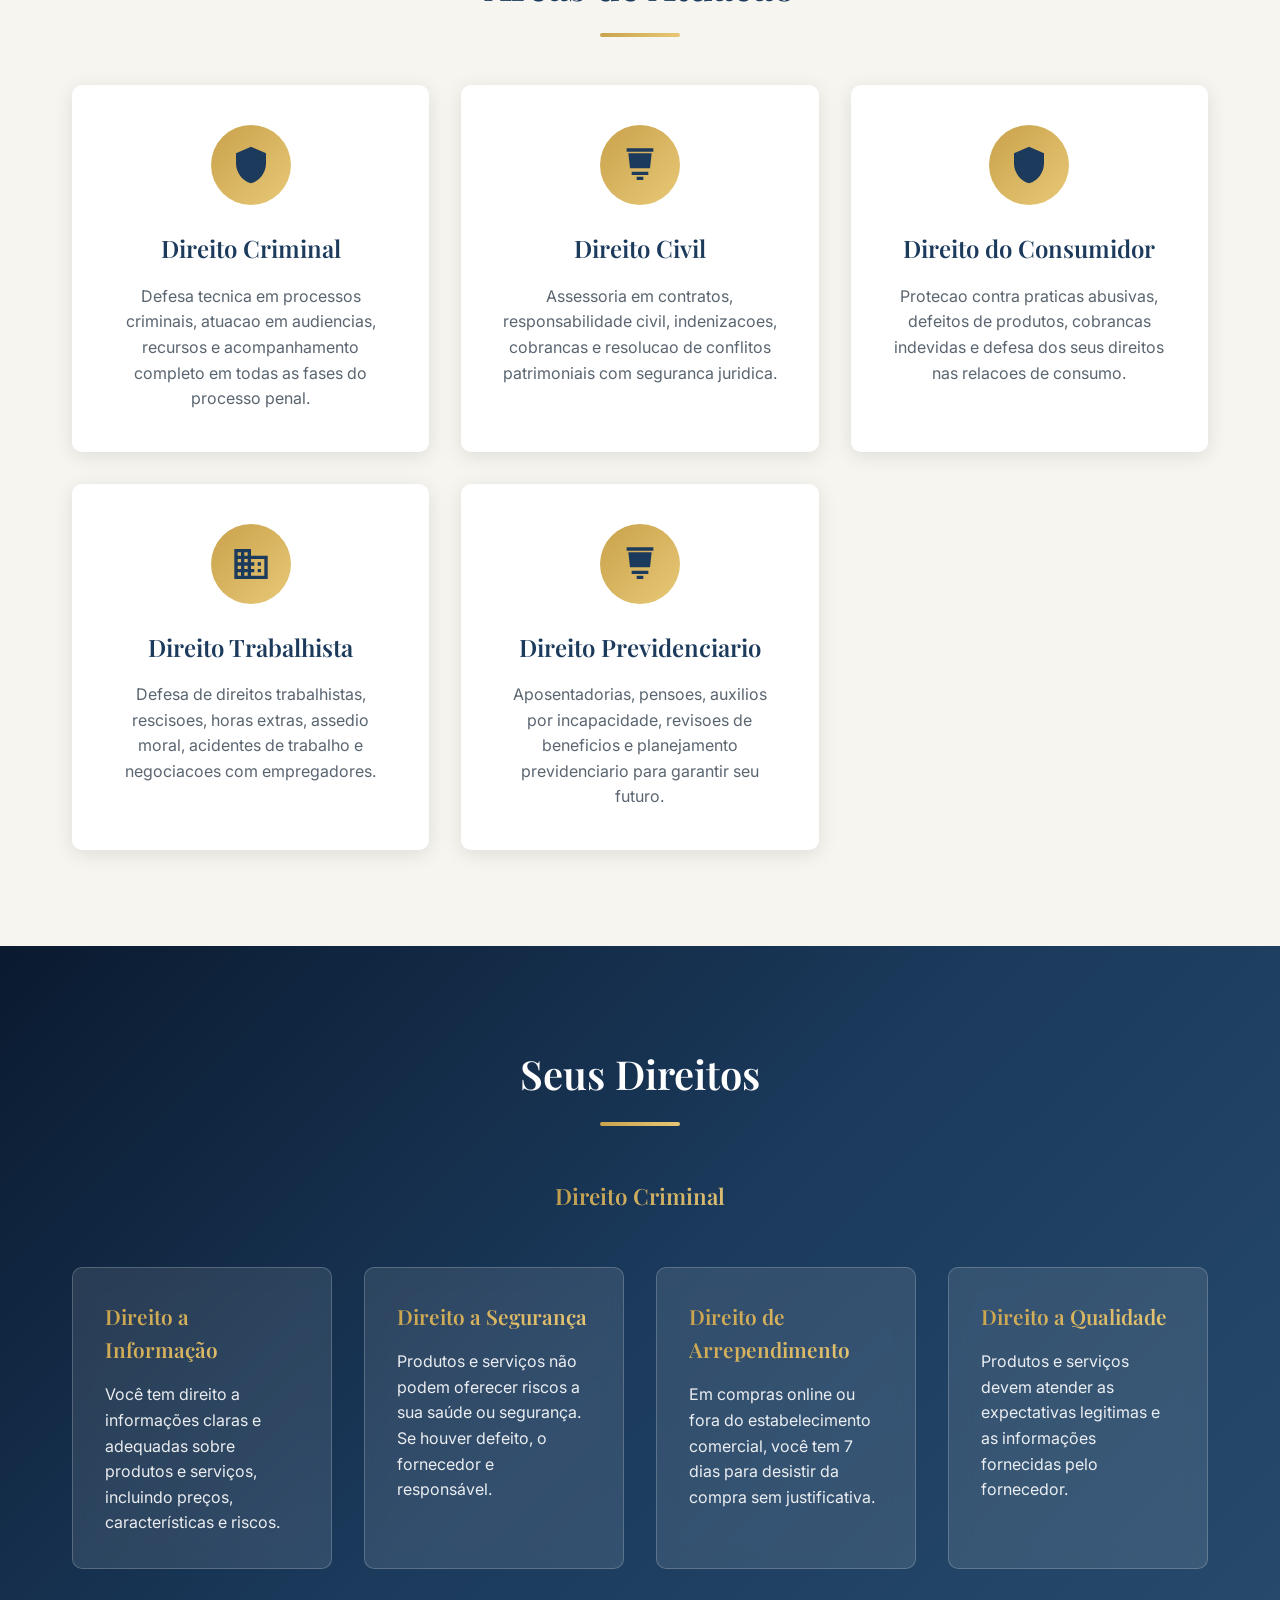
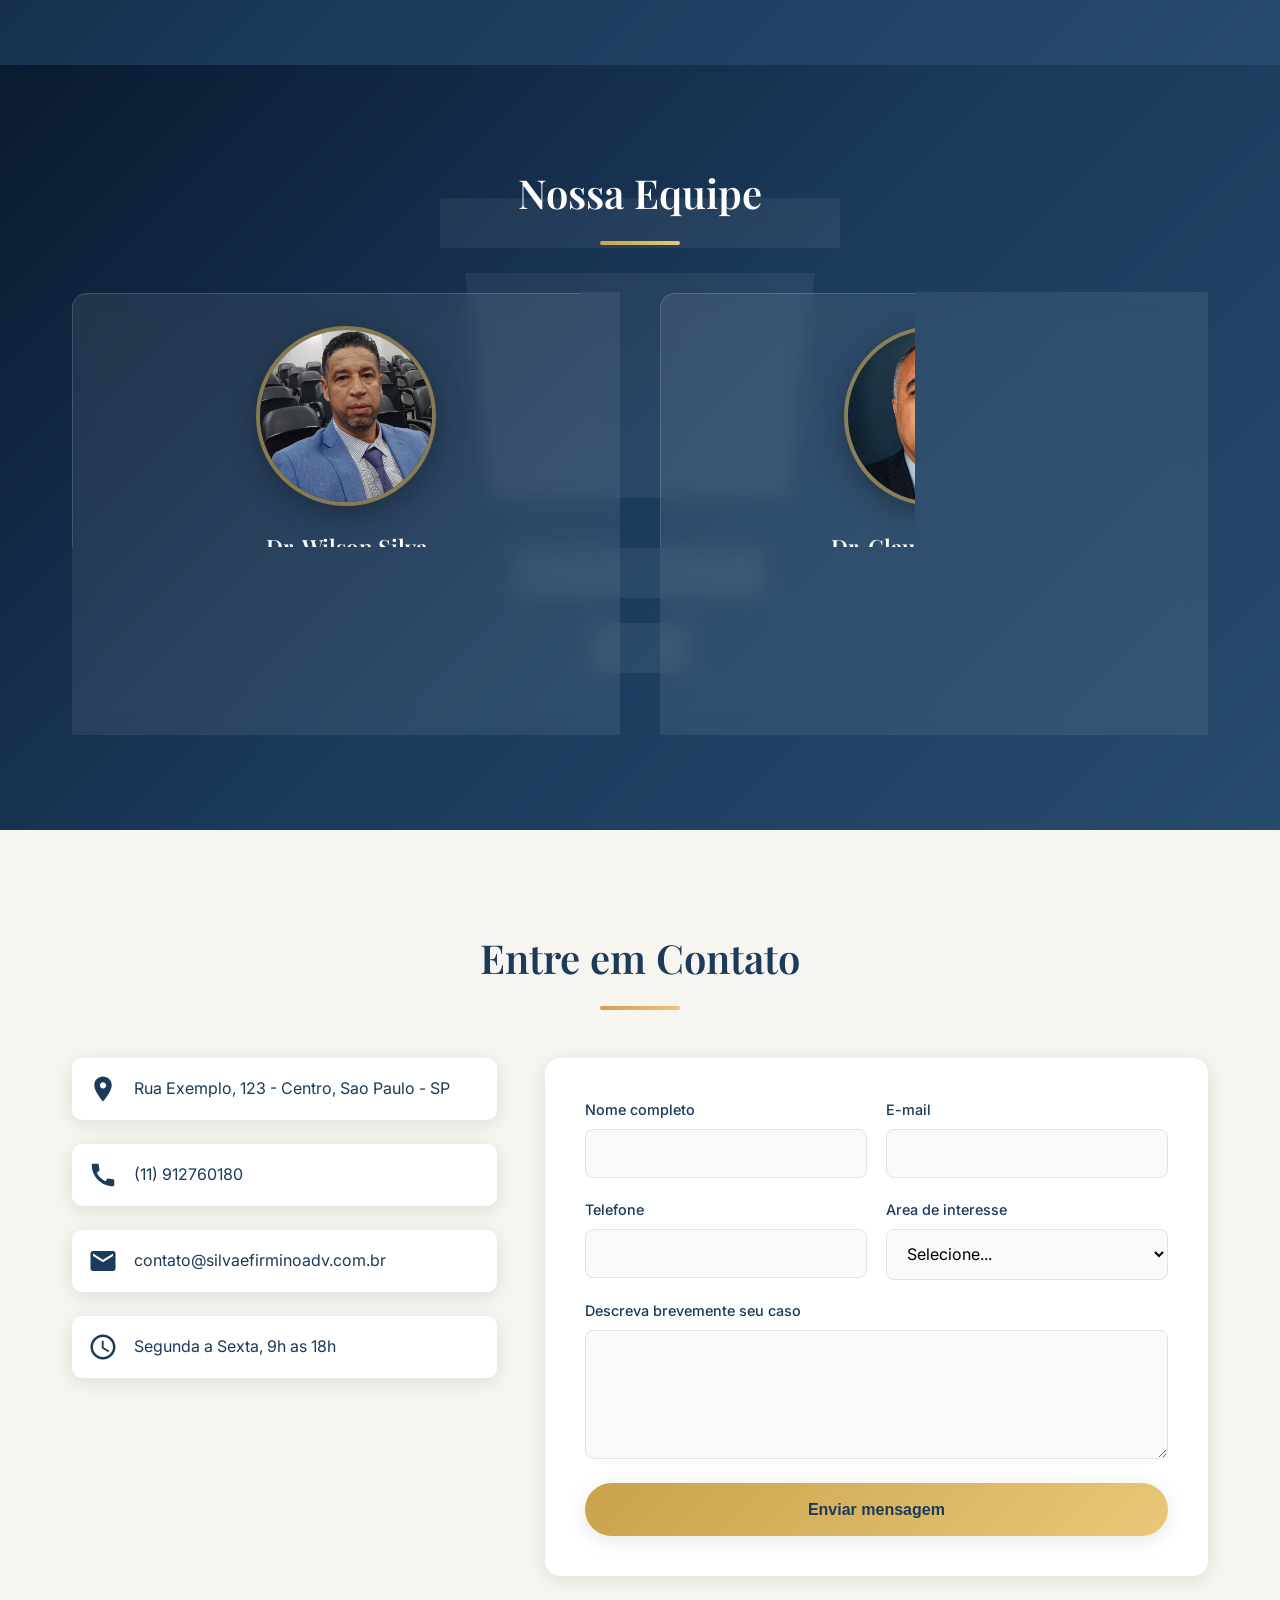
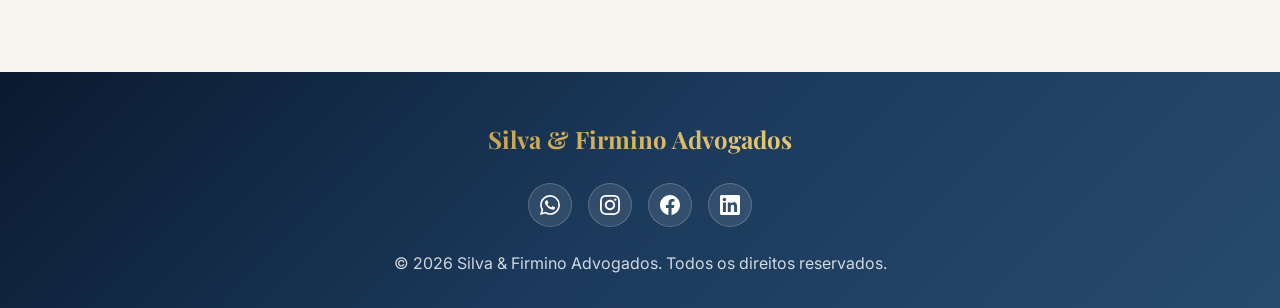
==== commit 9cd4951c: "ok" ====
--- a/index.html
+++ b/index.html
@@ -7,10 +7,10 @@
     <meta name="description" content="">
     <link rel="stylesheet" href="styles.css">
     <link href="https://fonts.googleapis.com/css2?family=Playfair+Display:wght@400;600;700&family=Inter:wght@300;400;500;600&display=swap" rel="stylesheet">
-<link rel="icon" type="image/x-icon" href="/favicon.ico">
-<link rel="icon" type="image/png" sizes="32x32" href="/favicon-32x32.png">
-<link rel="icon" type="image/png" sizes="16x16" href="/favicon-16x16.png">
-<link rel="apple-touch-icon" href="/apple-touch-icon.png">
+<link rel="icon" type="image/x-icon" href="favicon.ico">
+<link rel="icon" type="image/png" sizes="32x32" href="favicon-32x32.png">
+<link rel="icon" type="image/png" sizes="16x16" href="favicon-16x16.png">
+<link rel="apple-touch-icon" href="apple-touch-icon.png">
 </head>
 <body>
     <header class="header"><nav class="nav"><div class="logo"><span class="logo-text" id="logo-topo"></span></div><ul class="nav-menu"><li><a href="#home">Inicio</a></li><li><a href="#sobre">Sobre</a></li><li><a href="#areas">Areas</a></li><li><a href="#informativo">Informacoes</a></li><li><a href="#equipe">Equipe</a></li><li><a href="#contato">Contato</a></li></ul><button class="menu-toggle" aria-label="Menu"><span></span><span></span><span></span></button></nav></header>
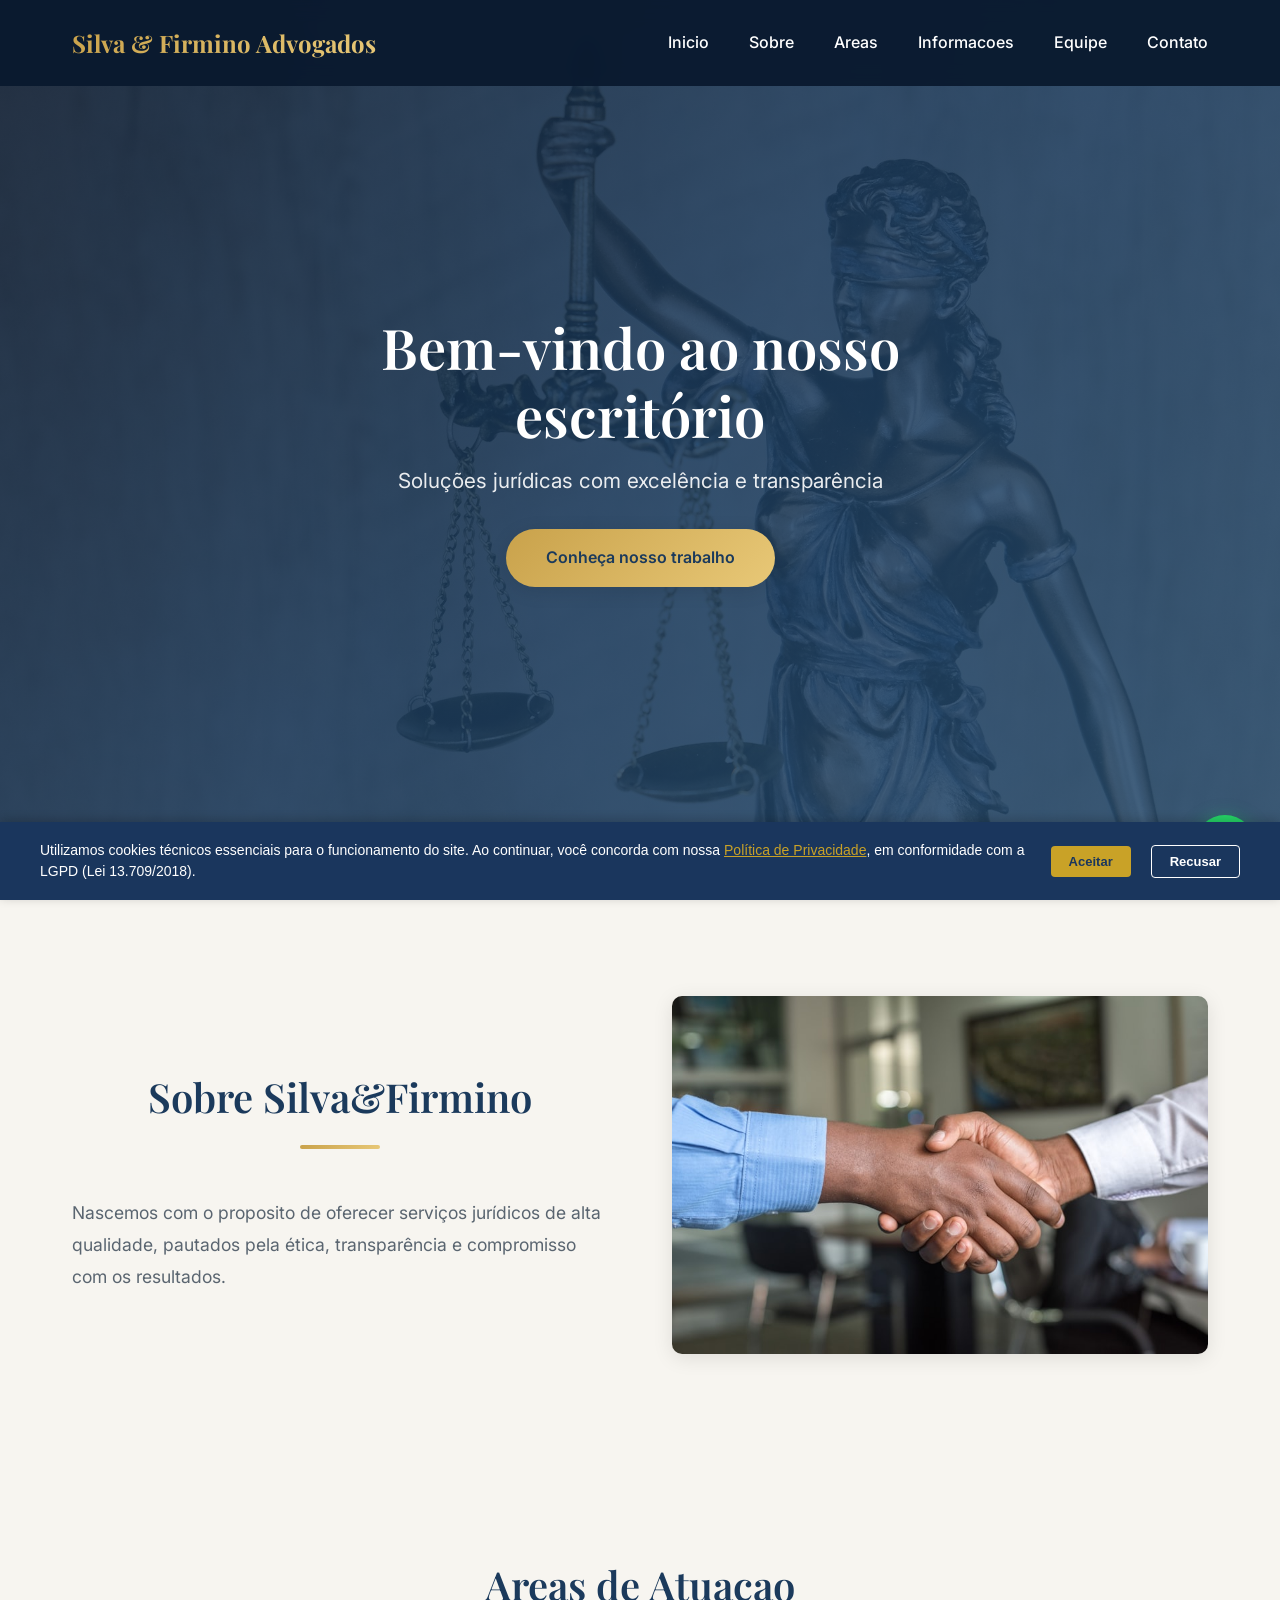
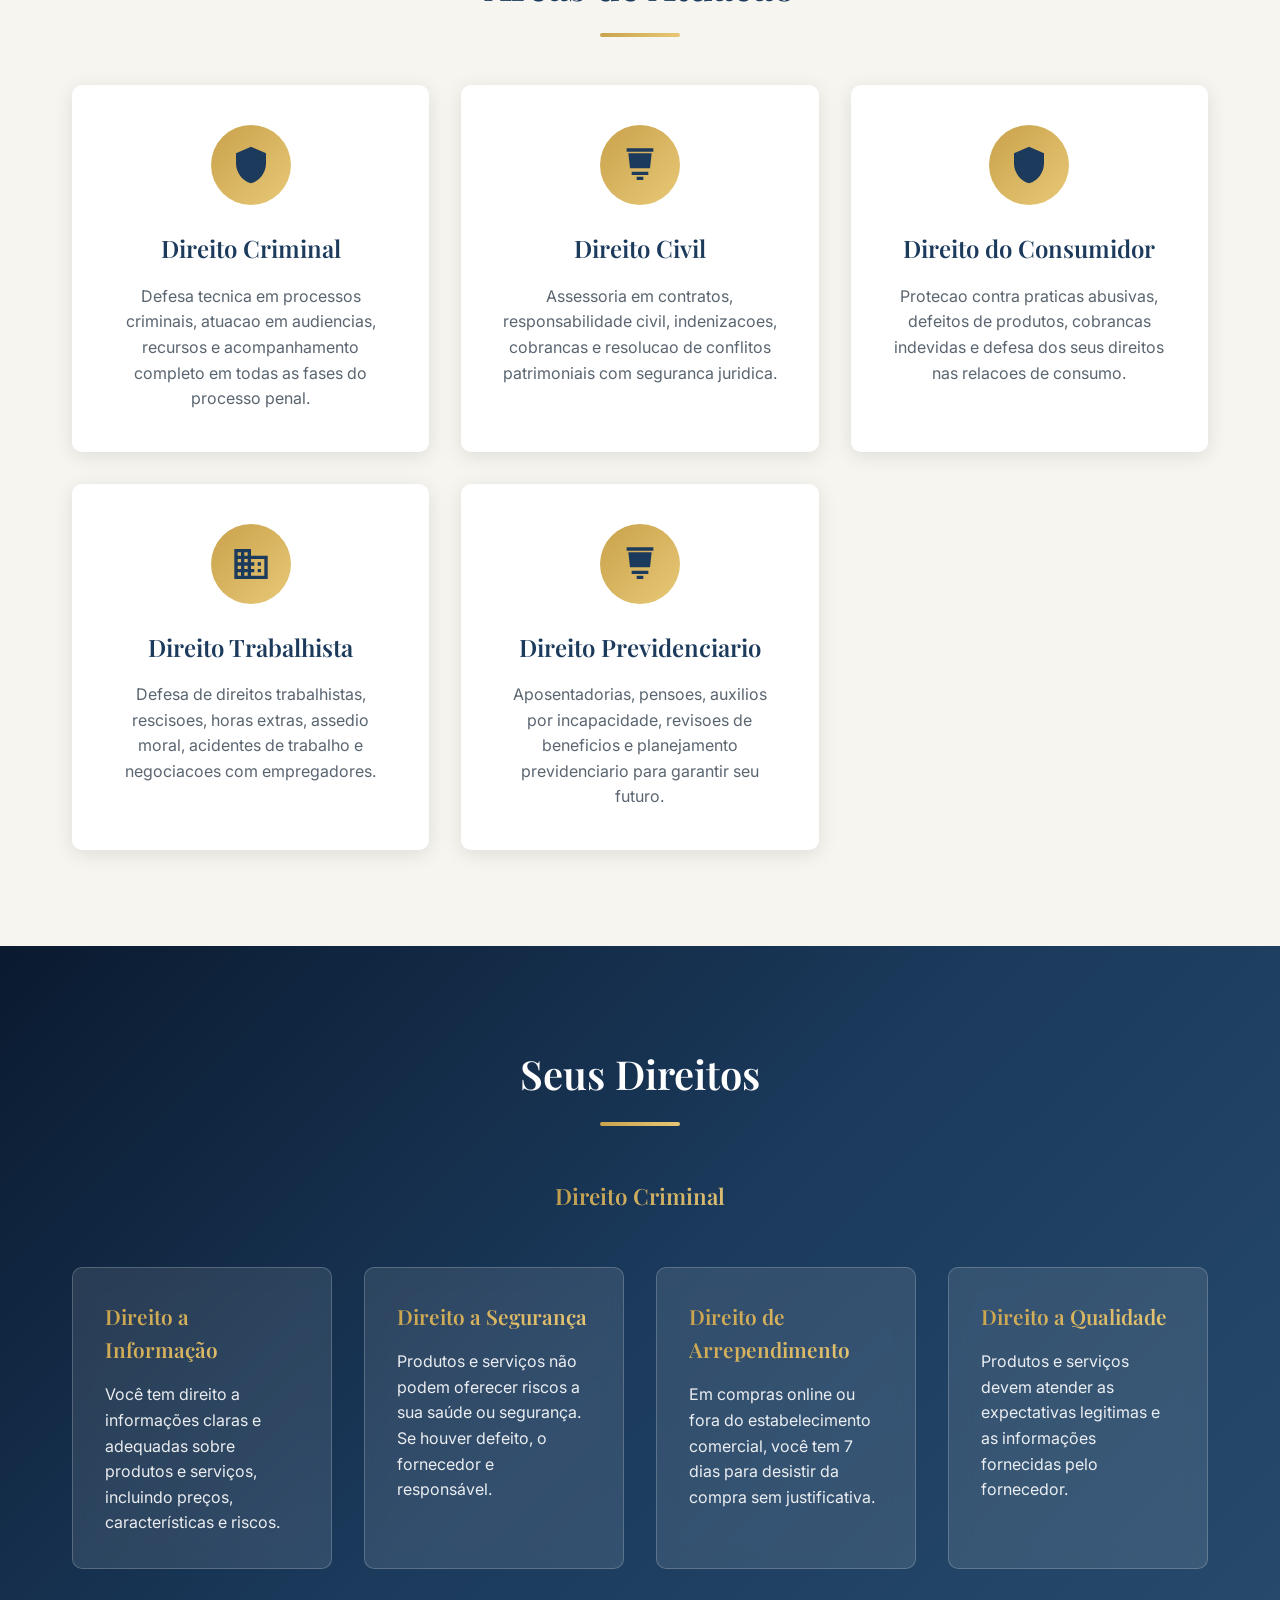
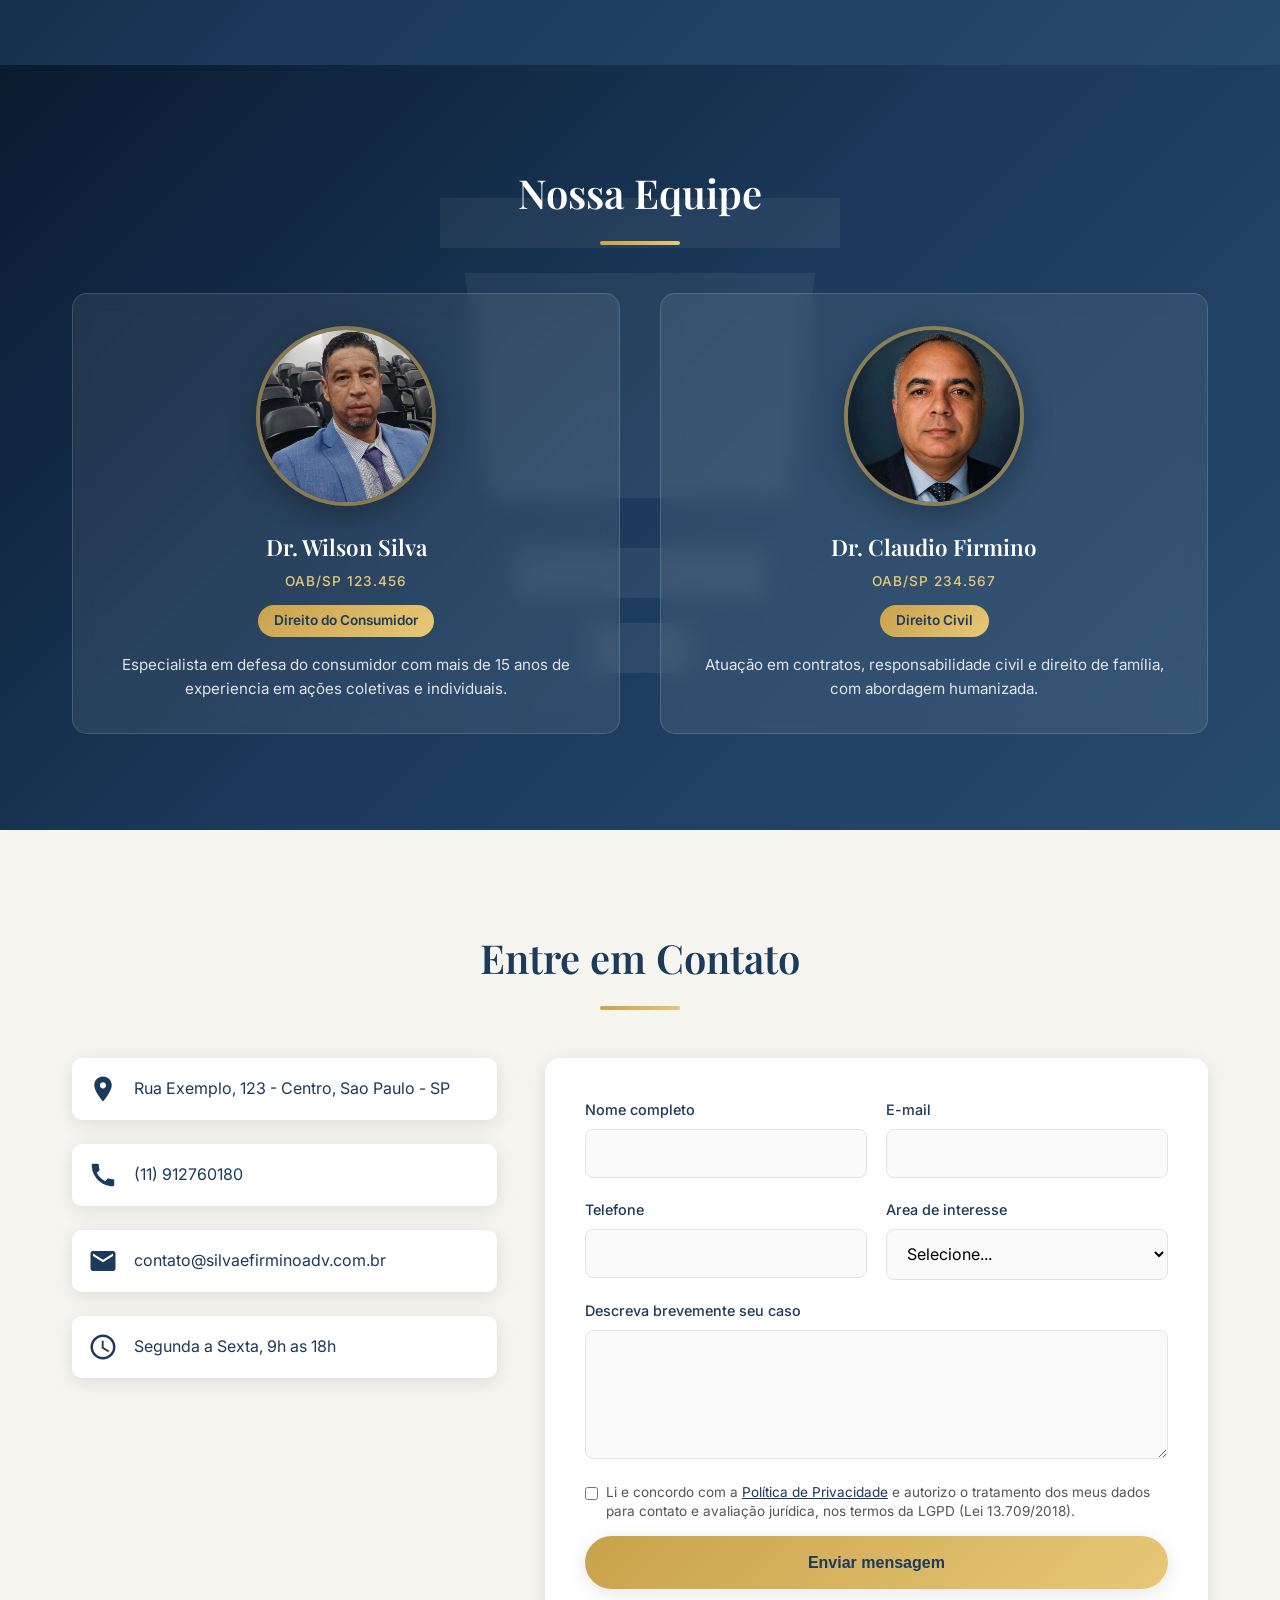
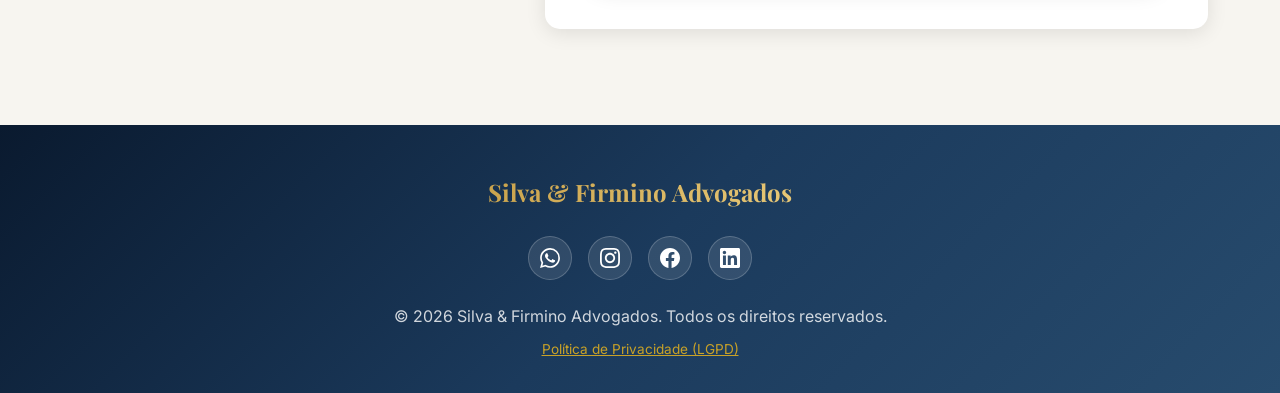
==== commit 2eee1289: "ok" ====
--- a/index.html
+++ b/index.html
@@ -19,11 +19,19 @@
     <section id="areas" class="section areas"><div class="container"><h2 class="section-title" id="areas-titulo"></h2><div class="areas-grid" id="areas-grid"></div></div></section>
     <section id="informativo" class="section informativo"><div class="container"><h2 class="section-title" id="informativo-titulo"></h2><p class="informativo-subtitulo" id="informativo-subtitulo"></p><div class="direitos-grid" id="informativo-grid"></div></div></section>
     <section id="equipe" class="section equipe"><div class="balanca-bg"></div><div class="container"><h2 class="section-title" id="equipe-titulo"></h2><p class="equipe-subtitulo" id="equipe-subtitulo"></p><div class="equipe-grid" id="equipe-grid"></div></div></section>
-    <section id="contato" class="section contato"><div class="container"><h2 class="section-title" id="contato-titulo"></h2><div class="contato-wrapper"><div class="contato-info"><div class="contato-detalhes" id="contato-detalhes"></div></div><div class="contato-form"><form id="form-contato" class="form-contato"><div class="form-grid"><div class="form-group"><label for="nome">Nome completo</label><input type="text" id="nome" name="nome" required></div><div class="form-group"><label for="email">E-mail</label><input type="email" id="email" name="email" required></div><div class="form-group"><label for="telefone">Telefone</label><input type="tel" id="telefone" name="telefone" required></div><div class="form-group"><label for="assunto">Area de interesse</label><select id="assunto" name="assunto" required><option value="">Selecione...</option></select></div></div><div class="form-group full"><label for="mensagem">Descreva brevemente seu caso</label><textarea id="mensagem" name="mensagem" rows="5" required></textarea></div><button type="submit" class="btn-form" id="btn-enviar">Enviar mensagem</button><div class="form-feedback" id="form-feedback"></div></form></div></div></div></section>
-    <footer class="footer"><div class="container"><div class="footer-content"><div class="footer-logo"><span id="logo-rodape"></span></div><div class="redes-sociais" id="redes-sociais"></div><p class="footer-text" id="footer-texto"></p></div></div></footer>
+    <section id="contato" class="section contato"><div class="container"><h2 class="section-title" id="contato-titulo"></h2><div class="contato-wrapper"><div class="contato-info"><div class="contato-detalhes" id="contato-detalhes"></div></div><div class="contato-form"><form id="form-contato" class="form-contato"><div class="form-grid"><div class="form-group"><label for="nome">Nome completo</label><input type="text" id="nome" name="nome" required></div><div class="form-group"><label for="email">E-mail</label><input type="email" id="email" name="email" required></div><div class="form-group"><label for="telefone">Telefone</label><input type="tel" id="telefone" name="telefone" required></div><div class="form-group"><label for="assunto">Area de interesse</label><select id="assunto" name="assunto" required><option value="">Selecione...</option></select></div></div><div class="form-group full"><label for="mensagem">Descreva brevemente seu caso</label><textarea id="mensagem" name="mensagem" rows="5" required></textarea></div><div style="margin:15px 0;display:flex;align-items:flex-start;gap:8px">
+  <input type="checkbox" id="lgpd-consent" required style="margin-top:4px">
+  <label for="lgpd-consent" style="font-size:0.85rem;color:#555;line-height:1.4">
+    Li e concordo com a <a href="privacidade.html" target="_blank" style="color:#1a365d;text-decoration:underline">Política de Privacidade</a> e autorizo o tratamento dos meus dados para contato e avaliação jurídica, nos termos da LGPD (Lei 13.709/2018).
+  </label>
+</div>
+<button type="submit" class="btn-form" id="btn-enviar">Enviar mensagem</button><div class="form-feedback" id="form-feedback"></div></form></div></div></div></section>
+    <footer class="footer"><div class="container"><div class="footer-content"><div class="footer-logo"><span id="logo-rodape"></span></div><div class="redes-sociais" id="redes-sociais"></div><p class="footer-text" id="footer-texto"></p></div></div><p style="margin-top:10px;font-size:0.85rem"><a href="privacidade.html" style="color:#c9a227;text-decoration:underline">Política de Privacidade (LGPD)</a></p>
+</footer>
     <a href="#" id="whatsapp-float" class="whatsapp-float" target="_blank" rel="noopener" aria-label="WhatsApp"></a>
     <script src="areas.js"></script>
     <script src="config.js"></script>
     <script src="script.js"></script>
+<script src="lgpd.js"></script>
 </body>
 </html>
